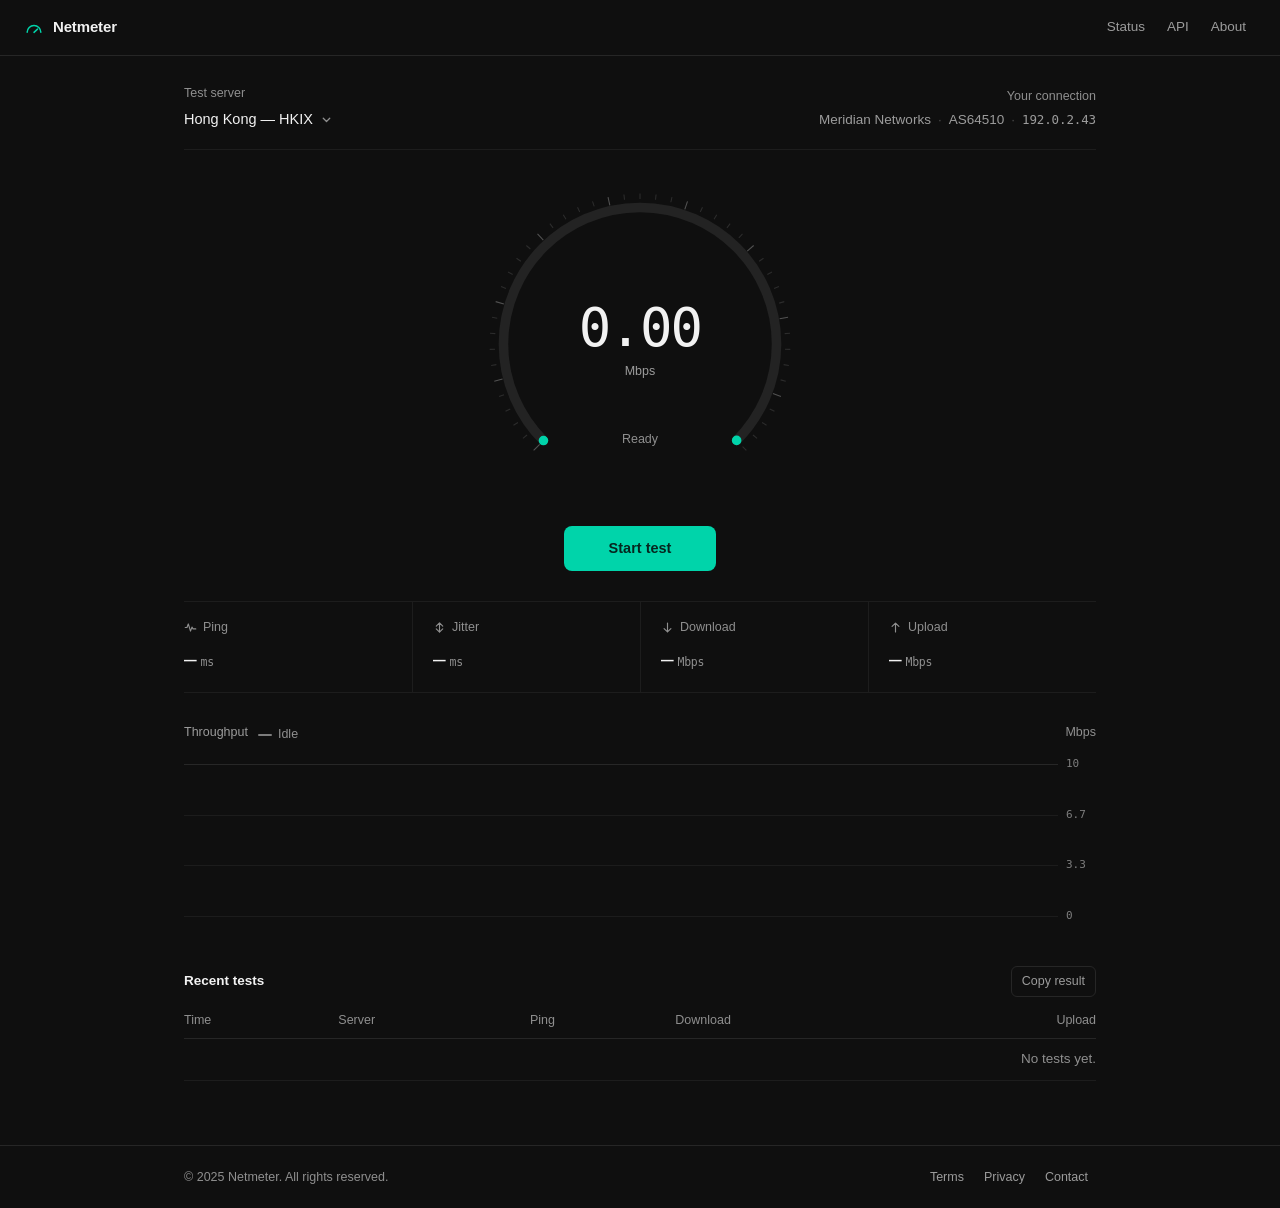
==== web/index.html @ 28c46f5e "feat: 新增 Reality 伪装用测速页 web/index.html 单文件静态页，作为 Reality 伪装域名的落地内容，无外部依赖。  - 三阶段测速：延迟探测（8 次采样求均值与抖动）" ====
<!doctype html>
<html lang="en">
<head>
<meta charset="utf-8">
<meta name="viewport" content="width=device-width, initial-scale=1">
<title>Netmeter — Internet Speed Test</title>
<meta name="description" content="Measure download speed, upload speed, latency and jitter to a nearby test node. No account required.">
<meta name="theme-color" content="#0f0f0f">
<meta name="robots" content="index,follow">
<meta property="og:type" content="website">
<meta property="og:title" content="Netmeter — Internet Speed Test">
<meta property="og:description" content="Measure download speed, upload speed, latency and jitter to a nearby test node.">
<link rel="icon" href="data:image/svg+xml,%3Csvg xmlns='http://www.w3.org/2000/svg' viewBox='0 0 32 32'%3E%3Crect width='32' height='32' rx='7' fill='%230f0f0f'/%3E%3Cpath d='M6.5 22a9.5 9.5 0 1 1 19 0' fill='none' stroke='%2300d4aa' stroke-width='2.6' stroke-linecap='round'/%3E%3Cpath d='M16 22l5.4-4.9' fill='none' stroke='%23f2f2f2' stroke-width='2.6' stroke-linecap='round'/%3E%3C/svg%3E">
<style>
  *, *::before, *::after { box-sizing: border-box; }

  :root {
    --bg: #0f0f0f;
    --bg-elev: #161616;
    --bg-hover: #1e1e1e;
    --line: #262626;
    --line-soft: #1d1d1d;
    --text: #f2f2f2;
    --text-dim: #9c9c9c;
    --text-faint: #8f8f8f;
    --accent: #00d4aa;
    --accent-ink: #06261f;
    --font: "Helvetica Neue", "Nimbus Sans", "Liberation Sans", "DejaVu Sans", system-ui, sans-serif;
    --mono: ui-monospace, "SF Mono", "Cascadia Mono", "DejaVu Sans Mono", "Liberation Mono", monospace;
    --shell: 960px;
  }

  html { -webkit-text-size-adjust: 100%; }

  body {
    margin: 0;
    background: var(--bg);
    color: var(--text);
    font-family: var(--font);
    font-size: 15px;
    line-height: 1.5;
    -webkit-font-smoothing: antialiased;
    -moz-osx-font-smoothing: grayscale;
  }

  button { font: inherit; }

  /* ---------- top bar ---------- */

  .topbar {
    position: sticky;
    top: 0;
    z-index: 20;
    display: flex;
    align-items: center;
    justify-content: space-between;
    height: 56px;
    padding: 0 24px;
    border-bottom: 1px solid var(--line);
    background: var(--bg);
  }

  .brand {
    display: inline-flex;
    align-items: center;
    gap: 9px;
    color: var(--text);
    text-decoration: none;
    font-size: 15px;
    font-weight: 600;
    letter-spacing: -0.01em;
  }

  .brand svg { width: 20px; height: 20px; color: var(--accent); }

  .topnav { display: flex; align-items: center; gap: 2px; }

  .navlink {
    appearance: none;
    background: none;
    border: 0;
    border-radius: 6px;
    padding: 6px 10px;
    color: var(--text-dim);
    font-size: 13.5px;
    cursor: pointer;
  }

  .navlink:hover { color: var(--text); background: var(--bg-hover); }

  /* ---------- layout ---------- */

  .shell {
    max-width: var(--shell);
    margin: 0 auto;
    padding: 28px 24px 64px;
  }

  .meta-row {
    display: flex;
    align-items: flex-end;
    justify-content: space-between;
    gap: 16px;
    padding-bottom: 18px;
    border-bottom: 1px solid var(--line-soft);
    flex-wrap: wrap;
  }

  .field-label {
    margin-bottom: 5px;
    color: var(--text-faint);
    font-size: 12.5px;
  }

  .server-pick {
    display: inline-flex;
    align-items: center;
    gap: 7px;
    padding: 0;
    border: 0;
    background: none;
    color: var(--text);
    font-size: 14.5px;
    cursor: pointer;
  }

  .server-pick:hover { color: #fff; }
  .server-pick:focus-visible { outline: 2px solid var(--accent); outline-offset: 3px; border-radius: 4px; }

  .server-pick .caret {
    width: 13px;
    height: 13px;
    color: var(--text-faint);
    transition: color 140ms ease;
  }

  .server-pick:hover .caret { color: var(--accent); }

  .meta-row .meta-cell:last-child { text-align: right; }

  /* ---------- gauge ---------- */

  .bench {
    display: flex;
    flex-direction: column;
    align-items: center;
    padding: 34px 0 30px;
  }

  .gauge {
    position: relative;
    width: min(320px, 74vw);
    aspect-ratio: 1 / 1;
  }

  .gauge svg { display: block; width: 100%; height: 100%; overflow: visible; }

  .sr-only {
    position: absolute;
    width: 1px;
    height: 1px;
    padding: 0;
    border: 0;
    overflow: hidden;
    clip-path: inset(50%);
    white-space: nowrap;
  }

  .track {
    fill: none;
    stroke: #232323;
    stroke-width: 9;
    stroke-linecap: round;
  }

  .prog {
    fill: none;
    stroke: var(--accent);
    stroke-width: 9;
    stroke-linecap: round;
    transition: stroke 260ms ease;
  }

  .readout {
    position: absolute;
    inset: 0;
    display: flex;
    flex-direction: column;
    align-items: center;
    justify-content: center;
    padding-bottom: 6px;
  }

  .value {
    font-family: var(--mono);
    font-size: clamp(38px, 9.5vw, 54px);
    font-weight: 500;
    line-height: 1;
    letter-spacing: -0.035em;
    font-variant-numeric: tabular-nums;
    text-align: center;
    min-width: 4.6ch;
  }

  .unit {
    margin-top: 7px;
    color: var(--text-dim);
    font-size: 12.5px;
  }

  .phase {
    position: absolute;
    left: 0;
    right: 0;
    bottom: 17%;
    color: var(--text-faint);
    font-size: 12.5px;
    text-align: center;
  }

  .primary {
    display: inline-flex;
    align-items: center;
    justify-content: center;
    gap: 8px;
    min-width: 152px;
    margin-top: 22px;
    padding: 11px 22px;
    border: 1px solid transparent;
    border-radius: 8px;
    background: var(--accent);
    color: var(--accent-ink);
    font-size: 14.5px;
    font-weight: 600;
    cursor: pointer;
    transition: background 140ms ease, border-color 140ms ease;
  }

  .primary:hover { background: #12e2b7; }
  .primary:focus-visible { outline: 2px solid #bafff0; outline-offset: 2px; }

  .primary[data-mode="running"] {
    background: transparent;
    border-color: var(--line);
    color: var(--text-dim);
  }

  .primary[data-mode="running"]:hover { background: var(--bg-hover); color: var(--text); }

  /* ---------- results ---------- */

  .results {
    display: grid;
    grid-template-columns: repeat(4, 1fr);
    border-top: 1px solid var(--line-soft);
    border-bottom: 1px solid var(--line-soft);
  }

  .result { padding: 16px 16px 16px 0; }
  .result + .result { padding-left: 20px; border-left: 1px solid var(--line-soft); }

  .result .k {
    display: flex;
    align-items: center;
    gap: 6px;
    margin-bottom: 7px;
    color: var(--text-faint);
    font-size: 12.5px;
  }

  .result .k svg { width: 13px; height: 13px; flex: none; }

  .result .v {
    font-family: var(--mono);
    font-size: 21px;
    font-variant-numeric: tabular-nums;
    letter-spacing: -0.01em;
  }

  .result .u { margin-left: 4px; color: var(--text-faint); font-size: 11.5px; }

  /* ---------- chart ---------- */

  .chart-block { margin-top: 30px; }

  .chart-head {
    display: flex;
    align-items: baseline;
    gap: 10px;
    margin-bottom: 10px;
    color: var(--text-faint);
    font-size: 12.5px;
  }

  .chart-title { color: var(--text-dim); }

  .chart-legend {
    display: inline-flex;
    align-items: center;
    gap: 6px;
    color: var(--text-faint);
  }

  .chart-legend::before {
    content: "";
    width: 14px;
    height: 2px;
    border-radius: 1px;
    background: currentColor;
    opacity: 0.85;
  }

  .chart-axis { margin-left: auto; color: var(--text-faint); }

  #wave { display: block; width: 100%; height: 172px; }

  /* ---------- history ---------- */

  .history { margin-top: 40px; }

  .history-head {
    display: flex;
    align-items: center;
    justify-content: space-between;
    gap: 12px;
    margin-bottom: 14px;
  }

  .history h2 {
    margin: 0;
    font-size: 13.5px;
    font-weight: 600;
    color: var(--text);
  }

  .copy-wrap { display: inline-flex; align-items: center; gap: 8px; }

  .copy-note { color: var(--text-faint); font-size: 12px; }

  .ghost-btn {
    padding: 5px 10px;
    border: 1px solid var(--line);
    border-radius: 6px;
    background: none;
    color: var(--text-dim);
    font-size: 12.5px;
    cursor: pointer;
  }

  .ghost-btn:hover { border-color: #3a3a3a; background: var(--bg-hover); color: var(--text); }
  .ghost-btn:focus-visible { outline: 2px solid var(--accent); outline-offset: 2px; }

  /* ---------- client meta ---------- */

  .meta-cell { min-width: 0; }

  .client-line {
    display: flex;
    align-items: baseline;
    gap: 7px;
    flex-wrap: wrap;
    color: var(--text-dim);
    font-size: 13.5px;
  }

  .client-sep { color: #4a4a4a; }

  #clientIp { font-family: var(--mono); font-size: 12.5px; letter-spacing: -0.01em; }

  table { width: 100%; border-collapse: collapse; font-size: 13.5px; }

  th {
    padding: 0 12px 9px 0;
    border-bottom: 1px solid var(--line);
    color: var(--text-faint);
    font-size: 12.5px;
    font-weight: 500;
    text-align: left;
    white-space: nowrap;
  }

  td {
    padding: 10px 12px 10px 0;
    border-bottom: 1px solid var(--line-soft);
    color: var(--text-dim);
    white-space: nowrap;
  }

  th:last-child, td:last-child { padding-right: 0; text-align: right; }
  td:first-child { color: var(--text); }
  .num { font-family: var(--mono); font-variant-numeric: tabular-nums; }
  .empty td { color: var(--text-faint); }

  /* ---------- footer ---------- */

  .site-foot {
    border-top: 1px solid var(--line);
  }

  .site-foot .inner {
    display: flex;
    align-items: center;
    justify-content: space-between;
    gap: 12px 20px;
    flex-wrap: wrap;
    max-width: var(--shell);
    margin: 0 auto;
    padding: 18px 24px;
    color: var(--text-faint);
    font-size: 12.5px;
  }

  .foot-links { display: flex; align-items: center; gap: 4px; }

  .foot-links .navlink { font-size: 12.5px; padding: 4px 8px; }

  /* ---------- dialogs ---------- */

  dialog {
    width: calc(100% - 32px);
    max-width: 520px;
    padding: 0;
    border: 1px solid var(--line);
    border-radius: 10px;
    background: var(--bg-elev);
    color: var(--text);
  }

  dialog::backdrop { background: rgba(0, 0, 0, 0.62); }

  .dlg-head {
    display: flex;
    align-items: center;
    justify-content: space-between;
    gap: 12px;
    padding: 14px 16px;
    border-bottom: 1px solid var(--line-soft);
  }

  .dlg-head h2 { margin: 0; font-size: 14px; font-weight: 600; }

  .icon-btn {
    display: inline-flex;
    align-items: center;
    justify-content: center;
    width: 28px;
    height: 28px;
    padding: 0;
    border: 0;
    border-radius: 6px;
    background: none;
    color: var(--text-faint);
    cursor: pointer;
  }

  .icon-btn:hover { background: var(--bg-hover); color: var(--text); }
  .icon-btn svg { width: 15px; height: 15px; }

  .dlg-body { padding: 16px; color: var(--text-dim); font-size: 13.5px; }
  .dlg-body p { margin: 0 0 12px; }
  .dlg-body p:last-child { margin-bottom: 0; }
  .dlg-body strong { color: var(--text); font-weight: 600; }
  .dlg-body code {
    padding: 1px 5px;
    border-radius: 4px;
    background: #202020;
    color: #d6d6d6;
    font-family: var(--mono);
    font-size: 12.5px;
  }

  .status-line { display: flex; align-items: center; gap: 9px; margin-bottom: 14px; color: var(--text); }
  .status-line .dot { width: 7px; height: 7px; border-radius: 50%; background: var(--accent); flex: none; }

  .status-table { width: 100%; font-size: 13px; }
  .status-table td { border-bottom: 1px solid var(--line-soft); }
  .status-table tr:last-child td { border-bottom: 0; }
  .status-table td:last-child { text-align: right; color: var(--accent); }

  /* server list */

  .srv-list { padding: 4px 0; max-height: 62vh; overflow: auto; }

  .srv {
    display: flex;
    align-items: center;
    justify-content: space-between;
    gap: 14px;
    width: 100%;
    padding: 11px 16px;
    border: 0;
    border-bottom: 1px solid var(--line-soft);
    background: none;
    color: var(--text);
    font-size: 13.5px;
    text-align: left;
    cursor: pointer;
  }

  .srv:last-child { border-bottom: 0; }
  .srv:hover { background: var(--bg-hover); }
  .srv:disabled { cursor: default; opacity: 0.55; }
  .srv:disabled:hover { background: none; }

  .srv .srv-name { display: block; }
  .srv .srv-sub { display: block; margin-top: 2px; color: var(--text-faint); font-size: 12px; }
  .srv .srv-rtt { flex: none; color: var(--text-faint); font-family: var(--mono); font-size: 12.5px; }
  .srv[aria-current="true"] .srv-name { color: var(--accent); }
  .srv[aria-current="true"] .srv-rtt { color: var(--accent); }

  /* ---------- responsive ---------- */

  @media (max-width: 640px) {
    .shell { padding: 20px 18px 52px; }
    .results { grid-template-columns: repeat(2, 1fr); }
    .result { padding: 14px 12px 14px 0; }
    .result + .result { padding-left: 0; border-left: 0; }
    .result:nth-child(even) { padding-left: 16px; border-left: 1px solid var(--line-soft); }
    .result:nth-child(n + 3) { border-top: 1px solid var(--line-soft); }
    #wave { height: 140px; }
    .meta-row { align-items: flex-start; }
    .meta-row .meta-cell:last-child { text-align: left; }
    .client-line { font-size: 13px; }
    .history-head { flex-wrap: wrap; }
  }

  @media (prefers-reduced-motion: reduce) {
    .prog, .primary, .server-pick .caret { transition: none; }
  }
</style>
</head>
<body>

<header class="topbar">
  <a class="brand" href="/" aria-label="Netmeter home">
    <svg viewBox="0 0 24 24" fill="none" aria-hidden="true">
      <path d="M3.8 17.2a8.2 8.2 0 1 1 16.4 0" stroke="currentColor" stroke-width="1.8" stroke-linecap="round"/>
      <path d="M12 17.2l4.2-3.8" stroke="currentColor" stroke-width="1.8" stroke-linecap="round"/>
    </svg>
    <span>Netmeter</span>
  </a>
  <nav class="topnav" aria-label="Primary">
    <button type="button" class="navlink" data-dialog="dlg-status">Status</button>
    <button type="button" class="navlink" data-dialog="dlg-api">API</button>
    <button type="button" class="navlink" data-dialog="dlg-about">About</button>
  </nav>
</header>

<main class="shell">

  <h1 class="sr-only">Netmeter internet speed test</h1>

  <div class="meta-row">
    <div class="meta-cell">
      <div class="field-label">Test server</div>
      <button type="button" class="server-pick" id="serverPick" aria-haspopup="dialog">
        <span id="serverName">Hong Kong — HKIX</span>
        <svg class="caret" viewBox="0 0 16 16" fill="none" aria-hidden="true">
          <path d="M4 6.5L8 10.5l4-4" stroke="currentColor" stroke-width="1.6" stroke-linecap="round" stroke-linejoin="round"/>
        </svg>
      </button>
    </div>
    <div class="meta-cell meta-client">
      <div class="field-label">Your connection</div>
      <div class="client-line">
        <span id="clientIsp">City Telecom</span>
        <span class="client-sep">·</span>
        <span id="clientAsn">AS64500</span>
        <span class="client-sep">·</span>
        <span id="clientIp">203.0.113.42</span>
      </div>
    </div>
  </div>

  <section class="bench" aria-label="Speed test">
    <div class="gauge">
      <div class="sr-only" aria-live="polite" id="gaugeLive">Ready</div>
      <svg viewBox="0 0 300 300" aria-hidden="true">
        <g id="ticks"></g>
        <path class="track" d="M59.5 240.5A128 128 0 1 1 240.5 240.5" pathLength="100"/>
        <path class="prog" id="prog" d="M59.5 240.5A128 128 0 1 1 240.5 240.5" pathLength="100" stroke-dasharray="0 100"/>
      </svg>
      <div class="readout">
        <div class="value" id="value">0.00</div>
        <div class="unit" id="unit">Mbps</div>
      </div>
      <div class="phase" id="phase">Ready</div>
    </div>
    <button type="button" class="primary" id="goBtn" data-mode="idle">Start test</button>
  </section>

  <section class="results" aria-label="Latest results" aria-live="polite">
    <div class="result">
      <div class="k">
        <svg viewBox="0 0 16 16" fill="none" aria-hidden="true"><path d="M1.5 8h2.2l1.6-4.4L8 12.4l1.8-4.9 1.3 2.2h3.4" stroke="currentColor" stroke-width="1.4" stroke-linecap="round" stroke-linejoin="round"/></svg>
        Ping
      </div>
      <div class="v"><span id="rPing">—</span><span class="u">ms</span></div>
    </div>
    <div class="result">
      <div class="k">
        <svg viewBox="0 0 16 16" fill="none" aria-hidden="true"><path d="M8 2.2v11.6M4 6.2L8 2.2l4 4M4 9.8l4 4 4-4" stroke="currentColor" stroke-width="1.4" stroke-linecap="round" stroke-linejoin="round"/></svg>
        Jitter
      </div>
      <div class="v"><span id="rJitter">—</span><span class="u">ms</span></div>
    </div>
    <div class="result">
      <div class="k">
        <svg viewBox="0 0 16 16" fill="none" aria-hidden="true"><path d="M8 2.5v11M3.8 9.3L8 13.5l4.2-4.2" stroke="currentColor" stroke-width="1.4" stroke-linecap="round" stroke-linejoin="round"/></svg>
        Download
      </div>
      <div class="v"><span id="rDown">—</span><span class="u">Mbps</span></div>
    </div>
    <div class="result">
      <div class="k">
        <svg viewBox="0 0 16 16" fill="none" aria-hidden="true"><path d="M8 13.5v-11M3.8 6.7L8 2.5l4.2 4.2" stroke="currentColor" stroke-width="1.4" stroke-linecap="round" stroke-linejoin="round"/></svg>
        Upload
      </div>
      <div class="v"><span id="rUp">—</span><span class="u">Mbps</span></div>
    </div>
  </section>

  <section class="chart-block" aria-label="Throughput">
    <div class="chart-head">
      <span class="chart-title" id="chartLabel">Throughput</span>
      <span class="chart-legend" id="chartLegend">Idle</span>
      <span class="chart-axis">Mbps</span>
    </div>
    <canvas id="wave"></canvas>
  </section>

  <section class="history" aria-label="Recent tests">
    <div class="history-head">
      <h2>Recent tests</h2>
      <span class="copy-wrap">
        <span class="copy-note" id="copyNote" aria-live="polite"></span>
        <button type="button" class="ghost-btn" id="copyBtn">Copy result</button>
      </span>
    </div>
    <table>
      <thead>
        <tr>
          <th scope="col">Time</th>
          <th scope="col">Server</th>
          <th scope="col">Ping</th>
          <th scope="col">Download</th>
          <th scope="col">Upload</th>
        </tr>
      </thead>
      <tbody id="historyBody">
        <tr class="empty"><td colspan="5">No tests yet.</td></tr>
      </tbody>
    </table>
  </section>

</main>

<footer class="site-foot">
  <div class="inner">
    <span>© 2025 Netmeter. All rights reserved.</span>
    <span class="foot-links">
      <button type="button" class="navlink" data-dialog="dlg-legal">Terms</button>
      <button type="button" class="navlink" data-dialog="dlg-legal">Privacy</button>
      <button type="button" class="navlink" data-dialog="dlg-about">Contact</button>
    </span>
  </div>
</footer>

<dialog id="dlg-servers" aria-labelledby="dlg-servers-title">
  <div class="dlg-head">
    <h2 id="dlg-servers-title">Test servers</h2>
    <button type="button" class="icon-btn dlg-close" aria-label="Close">
      <svg viewBox="0 0 16 16" fill="none" aria-hidden="true"><path d="M4 4l8 8M12 4l-8 8" stroke="currentColor" stroke-width="1.6" stroke-linecap="round"/></svg>
    </button>
  </div>
  <div class="srv-list" id="srvList" role="listbox" aria-label="Available test servers"></div>
</dialog>

<dialog id="dlg-status" aria-labelledby="dlg-status-title">
  <div class="dlg-head">
    <h2 id="dlg-status-title">Service status</h2>
    <button type="button" class="icon-btn dlg-close" aria-label="Close">
      <svg viewBox="0 0 16 16" fill="none" aria-hidden="true"><path d="M4 4l8 8M12 4l-8 8" stroke="currentColor" stroke-width="1.6" stroke-linecap="round"/></svg>
    </button>
  </div>
  <div class="dlg-body">
    <div class="status-line"><span class="dot"></span>All systems operational</div>
    <table class="status-table">
      <tbody>
        <tr><td>Web frontend</td><td>Operational</td></tr>
        <tr><td>Test nodes</td><td>Operational</td></tr>
        <tr><td>Measurement API</td><td>Operational</td></tr>
        <tr><td>Result storage</td><td>Operational</td></tr>
      </tbody>
    </table>
  </div>
</dialog>

<dialog id="dlg-api" aria-labelledby="dlg-api-title">
  <div class="dlg-head">
    <h2 id="dlg-api-title">Measurement API</h2>
    <button type="button" class="icon-btn dlg-close" aria-label="Close">
      <svg viewBox="0 0 16 16" fill="none" aria-hidden="true"><path d="M4 4l8 8M12 4l-8 8" stroke="currentColor" stroke-width="1.6" stroke-linecap="round"/></svg>
    </button>
  </div>
  <div class="dlg-body">
    <p><strong>Node metadata</strong><br><code>GET /api/v1/nodes</code> — returns the node list with location, provider and advertised capacity.</p>
    <p><strong>Latency probe</strong><br><code>GET /api/v1/latency?node=…</code> — issues five sequential probes and reports round-trip time with jitter and packet loss.</p>
    <p>Access is rate limited to 60 requests per minute per address. Bulk access requires an API key issued to registered operators.</p>
  </div>
</dialog>

<dialog id="dlg-about" aria-labelledby="dlg-about-title">
  <div class="dlg-head">
    <h2 id="dlg-about-title">About Netmeter</h2>
    <button type="button" class="icon-btn dlg-close" aria-label="Close">
      <svg viewBox="0 0 16 16" fill="none" aria-hidden="true"><path d="M4 4l8 8M12 4l-8 8" stroke="currentColor" stroke-width="1.6" stroke-linecap="round"/></svg>
    </button>
  </div>
  <div class="dlg-body">
    <p>Netmeter measures the throughput and responsiveness of your connection against a network of test nodes hosted at internet exchange points.</p>
    <p>Each test sends eight latency probes, ramps up a small number of parallel streams, then reports the mean of the settled second half of the run so slow start does not distort the figure.</p>
    <p>No account is required. Tests run in the browser and results stay on this device unless you choose to export them.</p>
    <p>Support: <code>support@netmeter.example</code></p>
  </div>
</dialog>

<dialog id="dlg-legal" aria-labelledby="dlg-legal-title">
  <div class="dlg-head">
    <h2 id="dlg-legal-title">Terms &amp; privacy</h2>
    <button type="button" class="icon-btn dlg-close" aria-label="Close">
      <svg viewBox="0 0 16 16" fill="none" aria-hidden="true"><path d="M4 4l8 8M12 4l-8 8" stroke="currentColor" stroke-width="1.6" stroke-linecap="round"/></svg>
    </button>
  </div>
  <div class="dlg-body">
    <p><strong>Terms of use</strong><br>The service is provided as-is for personal and internal diagnostics. Automated or excessive use of the measurement endpoints may be throttled.</p>
    <p><strong>Privacy</strong><br>We do not require an account and do not sell measurement data. Aggregate statistics may be retained to operate the node network.</p>
    <p><strong>Cookies</strong><br>This site does not set advertising or tracking cookies.</p>
  </div>
</dialog>

<script>
(function () {
  "use strict";

  var $ = function (sel, root) { return (root || document).querySelector(sel); };

  var COLOR = { download: "#00d4aa", upload: "#f0a13c", ping: "#d6d6d6", idle: "#00d4aa" };
  var PHASE_TEXT = {
    idle: "Ready",
    ping: "Measuring latency",
    download: "Testing download",
    upload: "Testing upload",
    done: "Test complete",
    stopped: "Stopped"
  };
  var SAMPLE_CAP = 120;
  var PING_SAMPLES = 8;
  var HISTORY_KEY = "nm.recent";
  var HISTORY_MAX = 6;
  var UPLOAD_CEILING = 100;
  var SAMPLE_INTERVAL = 0.22;  // seconds of wall clock between chart samples

  /* down = advertised node capacity in Mbps; upload is always capped by UPLOAD_CEILING. */
  var servers = [
    { id: "hkg", city: "Hong Kong", site: "HKIX", sponsor: "Netmeter APAC", down: 940, ping: 11, spread: 1.2 },
    { id: "sin", city: "Singapore", site: "SGIX", sponsor: "Netmeter APAC", down: 880, ping: 34, spread: 2.4 },
    { id: "nrt", city: "Tokyo", site: "JPIX", sponsor: "Netmeter Japan", down: 790, ping: 47, spread: 3.1 },
    { id: "lax", city: "Los Angeles", site: "Any2 West", sponsor: "Netmeter US", down: 640, ping: 148, spread: 6.8 },
    { id: "fra", city: "Frankfurt", site: "DE-CIX", sponsor: "Netmeter EU", down: 560, ping: 196, spread: 9.4 },
    { id: "syd", city: "Sydney", site: "Equinix SY1", sponsor: "Netmeter Oceania", down: 480, ping: 172, spread: 8.2 }
  ];

  var ISP_POOL = [
    { isp: "City Telecom", asn: "AS64500" },
    { isp: "Harbour Broadband", asn: "AS64501" },
    { isp: "Meridian Networks", asn: "AS64510" },
    { isp: "Northline Cable", asn: "AS64522" }
  ];

  var state = {
    server: servers[0],
    isp: ISP_POOL[0],
    running: false,
    cancelled: false,
    phase: "idle",
    result: { down: null, up: null, ping: null, jitter: null },
    history: []
  };

  var el = {
    value: $("#value"),
    unit: $("#unit"),
    phase: $("#phase"),
    live: $("#gaugeLive"),
    prog: $("#prog"),
    ticks: $("#ticks"),
    goBtn: $("#goBtn"),
    serverName: $("#serverName"),
    serverPick: $("#serverPick"),
    srvList: $("#srvList"),
    rPing: $("#rPing"),
    rJitter: $("#rJitter"),
    rDown: $("#rDown"),
    rUp: $("#rUp"),
    historyBody: $("#historyBody"),
    chartLabel: $("#chartLabel"),
    chartLegend: $("#chartLegend"),
    canvas: $("#wave"),
    clientIsp: $("#clientIsp"),
    clientAsn: $("#clientAsn"),
    clientIp: $("#clientIp"),
    copyBtn: $("#copyBtn"),
    copyNote: $("#copyNote")
  };

  var ctx = el.canvas.getContext("2d");
  var samples = [];
  var chartDirty = true;

  /* ---------- helpers ---------- */

  function rand(min, max) { return min + Math.random() * (max - min); }

  function easeOutCubic(t) { return 1 - Math.pow(1 - t, 3); }

  function fixed(n, d) { return n.toFixed(d); }

  function hexToRgba(hex, alpha) {
    var v = parseInt(hex.slice(1), 16);
    return "rgba(" + ((v >> 16) & 255) + "," + ((v >> 8) & 255) + "," + (v & 255) + "," + alpha + ")";
  }

  function niceMax(v) {
    if (v <= 10) return 10;
    var step = Math.pow(10, Math.floor(Math.log10(v)));
    var n = Math.ceil(v / step) * step;
    return n;
  }

  function fmtAxis(v) {
    if (v >= 1000) return (v / 1000).toFixed(1).replace(/\.0$/, "") + "G";
    if (v >= 100) return String(Math.round(v));
    if (v >= 10) return String(Math.round(v));
    return v.toFixed(1).replace(/\.0$/, "");
  }

  /* ---------- gauge ---------- */

  function buildTicks() {
    var svgNs = "http://www.w3.org/2000/svg";
    var frag = document.createDocumentFragment();
    for (var i = 0; i <= 44; i++) {
      var major = i % 5 === 0;
      var angle = (135 + (270 * i) / 44) * Math.PI / 180;
      var r1 = major ? 133 : 136;
      var r2 = 141;
      var line = document.createElementNS(svgNs, "line");
      line.setAttribute("x1", (150 + r1 * Math.cos(angle)).toFixed(2));
      line.setAttribute("y1", (150 + r1 * Math.sin(angle)).toFixed(2));
      line.setAttribute("x2", (150 + r2 * Math.cos(angle)).toFixed(2));
      line.setAttribute("y2", (150 + r2 * Math.sin(angle)).toFixed(2));
      line.setAttribute("stroke", major ? "rgba(255,255,255,0.28)" : "rgba(255,255,255,0.12)");
      line.setAttribute("stroke-width", "1");
      frag.appendChild(line);
    }
    el.ticks.appendChild(frag);
  }

  /* ---------- gauge + readout ---------- */

  var gauge = {
    value: 0,        // displayed value
    target: 0,       // value we are easing toward
    progress: 0,     // smoothed arc fraction
    progressTarget: 0,
    color: COLOR.idle
  };

  /* Compresses a linear rate onto the arc: 1000 Mbps fills the dial. */
  function rateToArc(v) {
    if (v <= 0) return 0;
    return Math.min(1, Math.log10(1 + v) / Math.log10(1 + 1000));
  }

  /* Latency uses only the first fifth of the arc, so a slow node stays readable. */
  function latencyToArc(v) {
    if (v <= 0) return 0;
    return 0.03 + Math.min(0.22, Math.log10(1 + v) / Math.log10(1 + 500) * 0.22);
  }

  function setArc(p, color) {
    if (color && color !== gauge.color) {
      gauge.color = color;
      el.prog.style.stroke = color;
    }
    el.prog.setAttribute("stroke-dasharray", (p * 100).toFixed(2) + " 100");
  }

  var liveText = "";
  function announce(text) {
    if (text === liveText) return;
    liveText = text;
    el.live.textContent = text;
  }

  function setPhase(name) {
    state.phase = name;
    el.phase.textContent = PHASE_TEXT[name] || "Ready";
    el.live.textContent = el.phase.textContent;
    liveText = el.phase.textContent;
  }

  function setButton(mode) {
    el.goBtn.dataset.mode = mode;
    el.goBtn.textContent = mode === "running" ? "Stop test" : mode === "again" ? "Test again" : "Start test";
  }

  function setResultCell(key, value, digits) {
    var target = { ping: el.rPing, jitter: el.rJitter, down: el.rDown, up: el.rUp }[key];
    if (!target) return;
    target.textContent = value == null ? "—" : fixed(value, digits);
  }

  /* ---------- chart ---------- */

  var chart = { w: 0, h: 0 };

  function sizeCanvas() {
    var rect = el.canvas.getBoundingClientRect();
    var dpr = Math.min(window.devicePixelRatio || 1, 2);
    chart.w = Math.max(1, rect.width);
    chart.h = Math.max(1, rect.height);
    el.canvas.width = Math.round(chart.w * dpr);
    el.canvas.height = Math.round(chart.h * dpr);
    ctx.setTransform(dpr, 0, 0, dpr, 0, 0);
  }

  function strokeCurve(pts) {
    ctx.beginPath();
    ctx.moveTo(pts[0].x, pts[0].y);
    if (pts.length === 2) {
      ctx.lineTo(pts[1].x, pts[1].y);
      return;
    }
    for (var i = 1; i < pts.length - 1; i++) {
      var xc = (pts[i].x + pts[i + 1].x) / 2;
      var yc = (pts[i].y + pts[i + 1].y) / 2;
      ctx.quadraticCurveTo(pts[i].x, pts[i].y, xc, yc);
    }
    var last = pts[pts.length - 1];
    ctx.lineTo(last.x, last.y);
  }

  function drawChart() {
    var w = chart.w;
    var h = chart.h;
    if (!w || !h) return;
    ctx.clearRect(0, 0, w, h);

    var padTop = 10;
    var padBottom = 10;
    var padRight = 38;
    var plotH = h - padTop - padBottom;
    var plotW = Math.max(10, w - padRight);

    var peak = 0;
    for (var i = 0; i < samples.length; i++) if (samples[i] > peak) peak = samples[i];
    var vmax = niceMax(Math.max(peak * 1.16, 8));

    var mono = 'ui-monospace, "SF Mono", "Cascadia Mono", "DejaVu Sans Mono", monospace';
    ctx.font = '11px ' + mono;
    ctx.textBaseline = "middle";
    ctx.textAlign = "left";

    for (var g = 0; g <= 3; g++) {
      var y = padTop + (plotH * g) / 3;
      ctx.beginPath();
      ctx.moveTo(0, Math.round(y) + 0.5);
      ctx.lineTo(plotW, Math.round(y) + 0.5);
      ctx.strokeStyle = g === 0 ? "rgba(255,255,255,0.1)" : "rgba(255,255,255,0.055)";
      ctx.lineWidth = 1;
      ctx.stroke();
      ctx.fillStyle = "rgba(255,255,255,0.46)";
      ctx.fillText(fmtAxis(vmax * (1 - g / 3)), plotW + 8, y);
    }

    if (samples.length < 2) return;

    var offset = SAMPLE_CAP - samples.length;
    var pts = [];
    for (var s = 0; s < samples.length; s++) {
      var ratio = Math.min(1, samples[s] / vmax);
      var px = (plotW * (offset + s)) / (SAMPLE_CAP - 1);
      pts.push({
        x: Math.min(plotW, Math.max(0, px)),
        y: padTop + plotH - ratio * plotH
      });
    }

    var color = COLOR[state.phase === "upload" ? "upload" : "download"];

    var grad = ctx.createLinearGradient(0, padTop, 0, padTop + plotH);
    grad.addColorStop(0, hexToRgba(color, 0.2));
    grad.addColorStop(1, hexToRgba(color, 0));
    strokeCurve(pts);
    ctx.lineTo(pts[pts.length - 1].x, padTop + plotH);
    ctx.lineTo(pts[0].x, padTop + plotH);
    ctx.closePath();
    ctx.fillStyle = grad;
    ctx.fill();

    strokeCurve(pts);
    ctx.strokeStyle = color;
    ctx.lineWidth = 1.8;
    ctx.lineJoin = "round";
    ctx.lineCap = "round";
    ctx.stroke();

    var head = pts[pts.length - 1];
    ctx.beginPath();
    ctx.arc(head.x, head.y, 4.6, 0, Math.PI * 2);
    ctx.fillStyle = hexToRgba(color, 0.16);
    ctx.fill();
    ctx.beginPath();
    ctx.arc(head.x, head.y, 2.4, 0, Math.PI * 2);
    ctx.fillStyle = color;
    ctx.fill();
  }

  /* Replaces the newest sample so the head dot moves every frame. */
  function pushSample(v, thin) {
    if (thin && samples.length) {
      samples[samples.length - 1] = v;
      return;
    }
    samples.push(v);
    if (samples.length > SAMPLE_CAP) samples.shift();
  }

  /* ---------- framing ---------- */

  /*
   * One loop drives the whole page: the gauge eases toward its target, the
   * readout follows the gauge, the chart redraws. Deltas are time based so
   * 30 Hz and 120 Hz panels behave the same.
   */
  var lastFrame = 0;
  var sampleClock = 0;
  var drift = { value: 0, target: 0, timer: 0 };

  function frame(now) {
    var dt = lastFrame ? Math.min(0.1, (now - lastFrame) / 1000) : 0.016;
    lastFrame = now;

    // Slow drift term: a new normalised offset every 260-560 ms, eased between
    // them, so the readout keeps moving during the steady part of a transfer.
    // Amplitude is proportional to the current rate, so an upload swings as
    // visibly as a download.
    if (state.running && state.phase !== "ping") {
      drift.timer -= dt;
      if (drift.timer <= 0) {
        drift.timer = 0.26 + Math.random() * 0.3;
        drift.target = (Math.random() - 0.5) * 2;
      }
    } else {
      drift.target = 0;
    }
    drift.value += (drift.target - drift.value) * (1 - Math.pow(0.02, dt));

    var driftAmp = state.phase === "upload" ? 0.035 : 0.014;
    var aim = gauge.target * (1 + drift.value * driftAmp);
    var gap = aim - gauge.value;
    if (Math.abs(gap) > 0.001) {
      gauge.value += gap * (1 - Math.pow(0.0035, dt));
    } else {
      gauge.value = aim;
    }
    gauge.progress += (gauge.progressTarget - gauge.progress) * (1 - Math.pow(0.0016, dt));

    if (state.phase === "ping") {
      el.value.textContent = fixed(gauge.value, 1);
      el.unit.textContent = "ms";
    } else if (gauge.value >= 1000) {
      el.value.textContent = fixed(gauge.value / 1000, 2);
      el.unit.textContent = "Gbps";
    } else {
      el.value.textContent = fixed(gauge.value, 2);
      el.unit.textContent = "Mbps";
    }
    setArc(Math.max(0, Math.min(1, gauge.progress)));

    if (state.running && state.phase !== "ping") {
      sampleClock += dt;
      if (sampleClock >= SAMPLE_INTERVAL) {
        sampleClock = 0;
        pushSample(gauge.target);
      } else {
        pushSample(gauge.target, true);
      }
    }

    drawChart();
    window.requestAnimationFrame(frame);
  }

  /* ---------- servers ---------- */

  function serverLabel(s) { return s.city + " — " + s.site; }

  function renderServerList() {
    el.srvList.innerHTML = "";
    servers.forEach(function (s) {
      var btn = document.createElement("button");
      btn.type = "button";
      btn.className = "srv";
      btn.disabled = state.running;
      btn.setAttribute("role", "option");
      btn.setAttribute("aria-current", String(s.id === state.server.id));
      btn.innerHTML =
        '<span><span class="srv-name">' + s.city + '</span>' +
        '<span class="srv-sub">' + s.sponsor + ' · ' + s.down + ' Mbps down</span></span>' +
        '<span class="srv-rtt">' + s.ping + ' ms</span>';
      btn.addEventListener("click", function () {
        if (state.running) return;
        state.server = s;
        el.serverName.textContent = serverLabel(s);
        renderServerList();
        var dlg = $("#dlg-servers");
        if (dlg && dlg.open) dlg.close();
      });
      el.srvList.appendChild(btn);
    });
  }

  /* ---------- client info ---------- */

  /* Reserve-range address with a random last octet; a frozen address looks staged. */
  function fakeClientIp() {
    var prefixes = ["203.0.113.", "198.51.100.", "192.0.2."];
    return prefixes[Math.floor(Math.random() * prefixes.length)] + (10 + Math.floor(Math.random() * 230));
  }

  function renderClient() {
    el.clientIsp.textContent = state.isp.isp;
    el.clientAsn.textContent = state.isp.asn;
    el.clientIp.textContent = fakeClientIp();
  }

  /* ---------- history ---------- */

  function loadHistory() {
    try {
      var raw = window.localStorage.getItem(HISTORY_KEY);
      var parsed = raw ? JSON.parse(raw) : [];
      return Array.isArray(parsed) ? parsed.slice(0, HISTORY_MAX) : [];
    } catch (err) {
      return [];
    }
  }

  function saveHistory() {
    try {
      window.localStorage.setItem(HISTORY_KEY, JSON.stringify(state.history));
    } catch (err) { /* storage unavailable */ }
  }

  function fmtTime(ts) {
    var d = new Date(ts);
    var now = new Date();
    var sameDay = d.toDateString() === now.toDateString();
    var opts = sameDay
      ? { hour: "2-digit", minute: "2-digit", hour12: false }
      : { month: "short", day: "numeric", hour: "2-digit", minute: "2-digit", hour12: false };
    return d.toLocaleString("en-GB", opts);
  }

  function renderHistory() {
    if (!state.history.length) {
      el.historyBody.innerHTML = '<tr class="empty"><td colspan="5">No tests yet.</td></tr>';
      return;
    }
    el.historyBody.innerHTML = state.history.map(function (row) {
      return "<tr>" +
        "<td>" + fmtTime(row.t) + "</td>" +
        "<td>" + row.server + "</td>" +
        '<td class="num">' + fixed(row.ping, 1) + "</td>" +
        '<td class="num">' + fixed(row.down, 2) + "</td>" +
        '<td class="num">' + fixed(row.up, 2) + "</td>" +
        "</tr>";
    }).join("");
  }

  /* ---------- test phases ---------- */

  function sleep(ms) {
    return new Promise(function (resolve) { window.setTimeout(resolve, ms); });
  }

  /*
   * Latency: eight probes spaced 110-150 ms apart. Each drifts around the node
   * baseline so jitter is derived from actual variance rather than invented.
   */
  function pingPhase() {
    return new Promise(function (resolve) {
      var server = state.server;
      var vals = [];
      var index = 0;

      setPhase("ping");
      gauge.color = COLOR.ping;
      el.prog.style.stroke = COLOR.ping;
      gauge.value = 0;
      gauge.target = 0;
      gauge.progress = 0;
      gauge.progressTarget = 0;

      function probe() {
        if (state.cancelled) { resolve(null); return; }
        var v = Math.max(0.8, server.ping + (Math.random() - 0.5) * server.spread * 2.2);
        vals.push(v);
        index++;
        gauge.value = v;
        gauge.target = v;
        gauge.progress = latencyToArc(v);
        gauge.progressTarget = gauge.progress;
        setResultCell("ping", v, 1);
        announce("Probe " + index + " of " + PING_SAMPLES);

        if (index >= PING_SAMPLES) {
          var sum = 0;
          for (var i = 0; i < vals.length; i++) sum += vals[i];
          var avg = sum / vals.length;
          var acc = 0;
          for (var j = 0; j < vals.length; j++) acc += Math.pow(vals[j] - avg, 2);
          var jitter = Math.sqrt(acc / vals.length);

          state.result.ping = avg;
          state.result.jitter = jitter;
          setResultCell("ping", avg, 1);
          setResultCell("jitter", jitter, 1);
          gauge.value = avg;
          gauge.target = avg;
          gauge.progress = latencyToArc(avg);
          gauge.progressTarget = gauge.progress;
          window.setTimeout(function () { resolve(avg); }, 240);
          return;
        }
        window.setTimeout(probe, 110 + Math.random() * 40);
      }

      window.setTimeout(probe, 140);
    });
  }

  /*
   * Throughput: slow-start ramp plus per-frame noise, so the number never sits
   * still. Upload is hard-capped by UPLOAD_CEILING.
   */
  function transferPhase(kind) {
    return new Promise(function (resolve) {
      var server = state.server;
      var ceiling = kind === "upload" ? UPLOAD_CEILING : server.down;
      var target = ceiling * rand(0.72, 0.94);
      var noiseAmp = ceiling * (kind === "upload" ? 0.024 : 0.016);
      var settleAmp = ceiling * (kind === "upload" ? 0.014 : 0.009);
      var duration = kind === "upload" ? 9000 : 12000;
      var start = 0;
      var elapsed = 0;
      var tail = [];
      var tailFrom = duration * 0.55;
      var lastAnnounce = 0;
      var seed = Math.random() * 100;

      setPhase(kind);
      el.chartLabel.textContent = kind === "download" ? "Download" : "Upload";
      el.chartLegend.textContent = kind === "download" ? "Download" : "Upload";
      gauge.color = COLOR[kind];
      el.prog.style.stroke = COLOR[kind];
      // A real tester drops to zero between phases and ramps up again, so the
      // upload reading can never inherit the download peak.
      gauge.value = 0;
      gauge.target = 0;
      gauge.progress = 0;
      gauge.progressTarget = 0;
      // Paint the zero immediately: the shared frame loop may be throttled, and
      // stale DOM text would otherwise show the previous phase's peak.
      el.value.textContent = "0.00";
      el.unit.textContent = "Mbps";
      setArc(0);
      samples = [];
      sampleClock = 0;

      function tick(now) {
        if (state.cancelled) { resolve(null); return; }
        if (!start) start = now;
        elapsed = now - start;
        var t = Math.min(1, elapsed / duration);

        // Slow start eases in, then holds with a slow breathing term.
        var ramp = easeOutCubic(Math.min(1, t / 0.3));
        var breath = Math.sin(t * Math.PI * 2.1 + seed) * 0.008;
        var wobble =
          Math.sin(elapsed / 137 + seed) * 0.55 +
          Math.sin(elapsed / 61 + seed * 1.7) * 0.3 +
          (Math.random() - 0.5) * 0.9;
        // Noise amplitude follows the ramp so the first moments stay clean.
        var amp = (t < 0.75 ? noiseAmp : settleAmp) * Math.min(1, ramp * 1.4);
        var value = target * ramp * (1 + breath) + wobble * amp;

        // Pull the value back toward the ramp instead of hard-clamping it: a
        // hard floor would freeze the readout during slow start.
        var expected = target * ramp;
        var lowBound = expected * 0.74;
        var highBound = ceiling * 0.985;
        value = Math.max(lowBound, Math.min(highBound, value));

        gauge.target = value;
        gauge.progressTarget = rateToArc(value);
        if (elapsed >= tailFrom) tail.push(value);

        if (elapsed - lastAnnounce >= 1500) {
          lastAnnounce = elapsed;
          announce((kind === "upload" ? "Upload" : "Download") + " " + Math.round(t * 100) + "%");
        }

        if (elapsed >= duration) {
          var sum = 0;
          for (var i = 0; i < tail.length; i++) sum += tail[i];
          var result = tail.length ? sum / tail.length : gauge.target;
          var cap = kind === "upload" ? UPLOAD_CEILING * 0.98 : ceiling * 0.985;
          resolve(Math.min(cap, result));
          return;
        }
        window.requestAnimationFrame(tick);
      }

      window.requestAnimationFrame(tick);
    });
  }

  function finishTest() {
    state.running = false;
    setButton("again");
    setPhase("done");
    gauge.target = state.result.down;
    gauge.progressTarget = rateToArc(state.result.down);
    setResultCell("down", state.result.down, 2);
    setResultCell("up", state.result.up, 2);
    el.chartLabel.textContent = "Throughput";
    el.chartLegend.textContent = "Last run";
    renderServerList();
    announce("Test complete");

    state.history.unshift({
      t: Date.now(),
      server: state.server.city,
      ping: state.result.ping,
      down: state.result.down,
      up: state.result.up
    });
    state.history = state.history.slice(0, HISTORY_MAX);
    saveHistory();
    renderHistory();
  }

  function abortTest() {
    state.running = false;
    setButton(state.result.down == null ? "idle" : "again");
    setPhase("stopped");
    el.chartLabel.textContent = "Throughput";
    el.chartLegend.textContent = "Last run";
    renderServerList();
  }

  function runTest() {
    state.running = true;
    state.cancelled = false;
    samples = [];
    sampleClock = 0;
    state.result = { down: null, up: null, ping: null, jitter: null };
    setButton("running");
    renderServerList();

    pingPhase().then(function (ping) {
      if (state.cancelled || ping == null) return null;
      return sleep(420).then(function () {
        if (state.cancelled) return null;
        return transferPhase("download");
      });
    }).then(function (down) {
      if (state.cancelled || down == null) return null;
      state.result.down = down;
      setResultCell("down", down, 2);
      return sleep(700).then(function () {
        if (state.cancelled) return null;
        return transferPhase("upload");
      });
    }).then(function (up) {
      if (state.cancelled || up == null) return null;
      state.result.up = Math.min(UPLOAD_CEILING, up);
      setResultCell("up", state.result.up, 2);
      finishTest();
    }).catch(function () {
      abortTest();
    });
  }

  /* ---------- wiring ---------- */

  el.goBtn.addEventListener("click", function () {
    if (state.running) {
      state.cancelled = true;
      abortTest();
      return;
    }
    runTest();
  });

  el.serverPick.addEventListener("click", function () {
    if (state.running) return;
    var dlg = $("#dlg-servers");
    if (dlg && typeof dlg.showModal === "function") dlg.showModal();
  });

  document.querySelectorAll("[data-dialog]").forEach(function (btn) {
    btn.addEventListener("click", function () {
      var dlg = document.getElementById(btn.dataset.dialog);
      if (dlg && typeof dlg.showModal === "function") dlg.showModal();
    });
  });

  document.querySelectorAll("dialog").forEach(function (dlg) {
    dlg.addEventListener("click", function (e) {
      if (e.target === dlg) dlg.close();
    });
  });

  document.querySelectorAll(".dlg-close").forEach(function (btn) {
    btn.addEventListener("click", function () {
      var dlg = btn.closest("dialog");
      if (dlg) dlg.close();
    });
  });

  /* Result copy, mirroring what a real results panel offers. */
  el.copyBtn.addEventListener("click", function () {
    if (state.result.down == null) {
      el.copyNote.textContent = "Run a test first";
      window.setTimeout(function () { el.copyNote.textContent = ""; }, 1800);
      return;
    }
    var text = [
      "Netmeter result",
      "Server: " + serverLabel(state.server),
      "Ping: " + fixed(state.result.ping, 1) + " ms (jitter " + fixed(state.result.jitter, 1) + " ms)",
      "Download: " + fixed(state.result.down, 2) + " Mbps",
      "Upload: " + fixed(state.result.up, 2) + " Mbps"
    ].join("\n");
    var done = function () {
      el.copyNote.textContent = "Copied";
      window.setTimeout(function () { el.copyNote.textContent = ""; }, 1800);
    };
    if (navigator.clipboard && navigator.clipboard.writeText) {
      navigator.clipboard.writeText(text).then(done, function () { el.copyNote.textContent = "Copy failed"; });
    } else {
      el.copyNote.textContent = "Copy unavailable";
    }
  });

  var resizeTimer = 0;
  window.addEventListener("resize", function () {
    window.clearTimeout(resizeTimer);
    resizeTimer = window.setTimeout(sizeCanvas, 120);
  });

  document.addEventListener("visibilitychange", function () {
    lastFrame = 0;
  });

  /* ---------- boot ---------- */

  buildTicks();
  el.serverName.textContent = serverLabel(state.server);
  state.isp = ISP_POOL[Math.floor(Math.random() * ISP_POOL.length)];
  renderClient();
  renderServerList();
  state.history = loadHistory();
  renderHistory();
  setPhase("idle");
  setButton("idle");
  sizeCanvas();
  window.requestAnimationFrame(frame);
})();
</script>

</body>
</html>
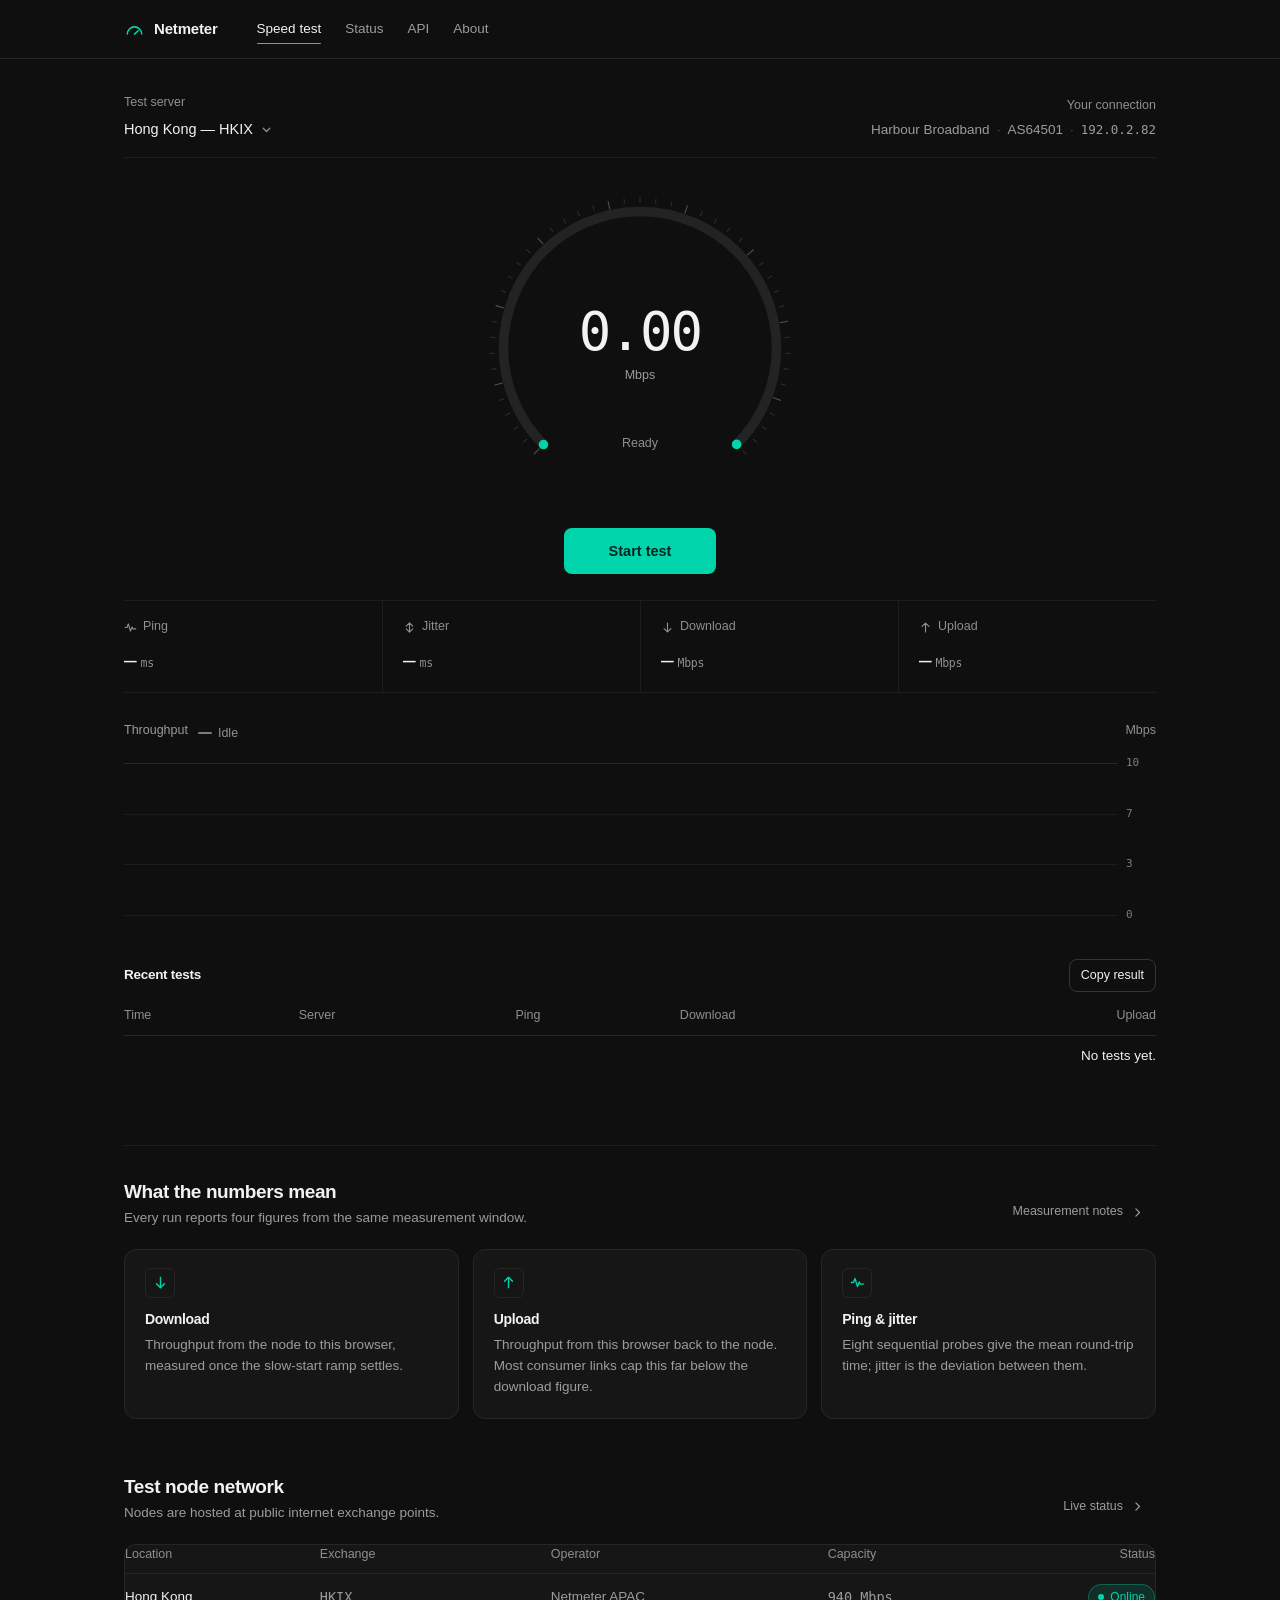
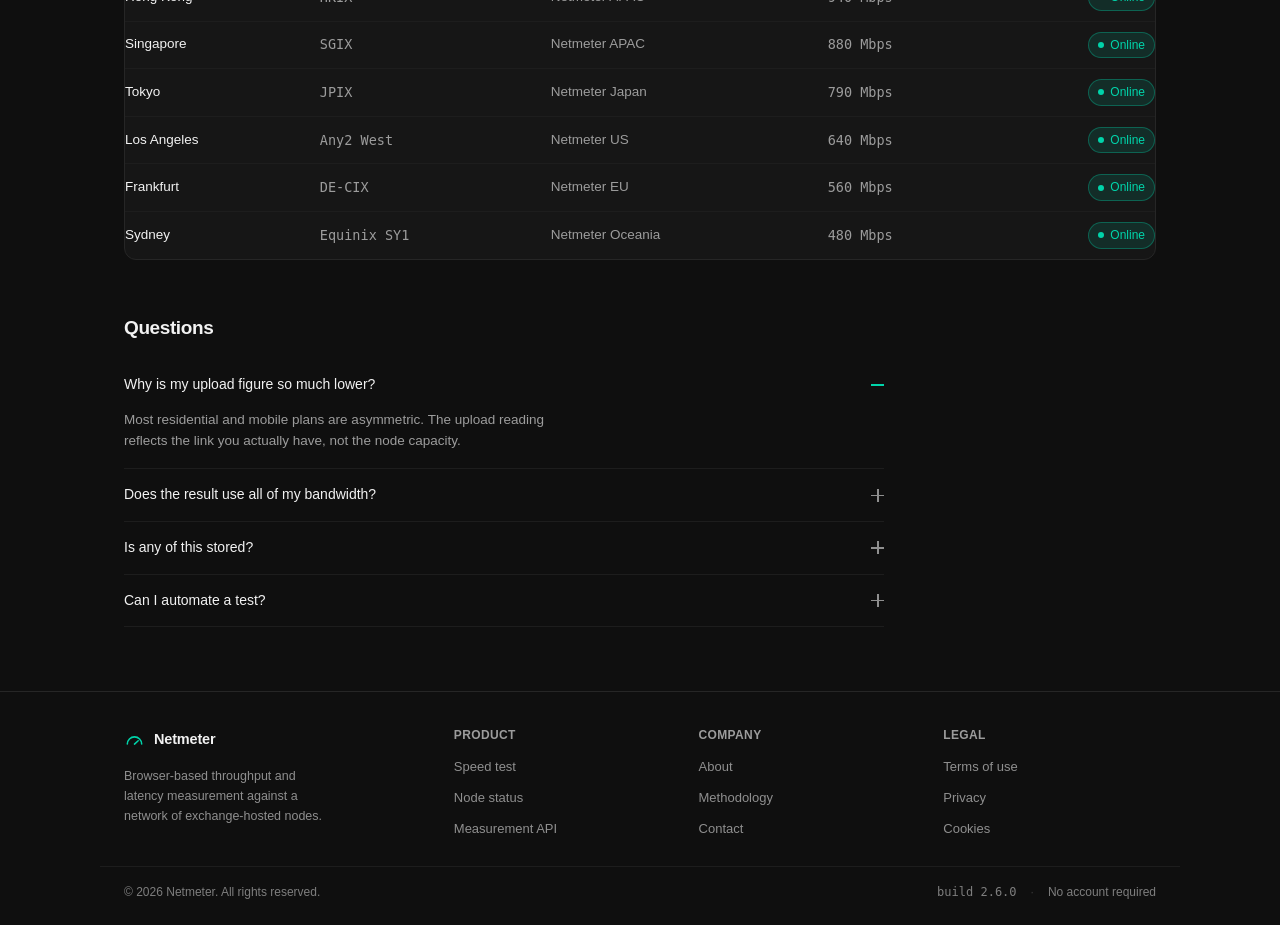
==== commit a98adc7d: "feat(web): 伪装站扩展为多页面站点并增强动效 将单页伪装站升级为完整站点，抽取共享设计系统，并修复随之而来的部署回归。  页面 - 新增 status.html（节点状态与 90 天可用性）" ====
--- a/web/index.html
+++ b/web/index.html
@@ -11,97 +11,18 @@
 <meta property="og:title" content="Netmeter — Internet Speed Test">
 <meta property="og:description" content="Measure download speed, upload speed, latency and jitter to a nearby test node.">
 <link rel="icon" href="data:image/svg+xml,%3Csvg xmlns='http://www.w3.org/2000/svg' viewBox='0 0 32 32'%3E%3Crect width='32' height='32' rx='7' fill='%230f0f0f'/%3E%3Cpath d='M6.5 22a9.5 9.5 0 1 1 19 0' fill='none' stroke='%2300d4aa' stroke-width='2.6' stroke-linecap='round'/%3E%3Cpath d='M16 22l5.4-4.9' fill='none' stroke='%23f2f2f2' stroke-width='2.6' stroke-linecap='round'/%3E%3C/svg%3E">
+<link rel="stylesheet" href="assets/site.css">
 <style>
-  *, *::before, *::after { box-sizing: border-box; }
-
-  :root {
-    --bg: #0f0f0f;
-    --bg-elev: #161616;
-    --bg-hover: #1e1e1e;
-    --line: #262626;
-    --line-soft: #1d1d1d;
-    --text: #f2f2f2;
-    --text-dim: #9c9c9c;
-    --text-faint: #8f8f8f;
-    --accent: #00d4aa;
-    --accent-ink: #06261f;
-    --font: "Helvetica Neue", "Nimbus Sans", "Liberation Sans", "DejaVu Sans", system-ui, sans-serif;
-    --mono: ui-monospace, "SF Mono", "Cascadia Mono", "DejaVu Sans Mono", "Liberation Mono", monospace;
-    --shell: 960px;
-  }
-
-  html { -webkit-text-size-adjust: 100%; }
-
-  body {
-    margin: 0;
-    background: var(--bg);
-    color: var(--text);
-    font-family: var(--font);
-    font-size: 15px;
-    line-height: 1.5;
-    -webkit-font-smoothing: antialiased;
-    -moz-osx-font-smoothing: grayscale;
-  }
-
-  button { font: inherit; }
-
-  /* ---------- top bar ---------- */
-
-  .topbar {
-    position: sticky;
-    top: 0;
-    z-index: 20;
-    display: flex;
-    align-items: center;
-    justify-content: space-between;
-    height: 56px;
-    padding: 0 24px;
-    border-bottom: 1px solid var(--line);
-    background: var(--bg);
-  }
-
-  .brand {
-    display: inline-flex;
-    align-items: center;
-    gap: 9px;
-    color: var(--text);
-    text-decoration: none;
-    font-size: 15px;
-    font-weight: 600;
-    letter-spacing: -0.01em;
-  }
-
-  .brand svg { width: 20px; height: 20px; color: var(--accent); }
-
-  .topnav { display: flex; align-items: center; gap: 2px; }
-
-  .navlink {
-    appearance: none;
-    background: none;
-    border: 0;
-    border-radius: 6px;
-    padding: 6px 10px;
-    color: var(--text-dim);
-    font-size: 13.5px;
-    cursor: pointer;
-  }
-
-  .navlink:hover { color: var(--text); background: var(--bg-hover); }
-
-  /* ---------- layout ---------- */
-
-  .shell {
-    max-width: var(--shell);
-    margin: 0 auto;
-    padding: 28px 24px 64px;
-  }
+  /* ---------- hero / bench ---------- */
+
+  .bench-wrap { padding: 34px 0 8px; }
 
   .meta-row {
     display: flex;
     align-items: flex-end;
     justify-content: space-between;
     gap: 16px;
-    padding-bottom: 18px;
+    padding-bottom: 16px;
     border-bottom: 1px solid var(--line-soft);
     flex-wrap: wrap;
   }
@@ -125,26 +46,29 @@
   }
 
   .server-pick:hover { color: #fff; }
-  .server-pick:focus-visible { outline: 2px solid var(--accent); outline-offset: 3px; border-radius: 4px; }
-
-  .server-pick .caret {
-    width: 13px;
-    height: 13px;
-    color: var(--text-faint);
-    transition: color 140ms ease;
-  }
-
-  .server-pick:hover .caret { color: var(--accent); }
-
+  .server-pick .caret { width: 13px; height: 13px; color: var(--text-faint); transition: color var(--dur-fast) var(--ease), transform var(--dur) var(--ease); }
+  .server-pick:hover .caret { color: var(--accent); transform: translateY(1px); }
+
+  .meta-cell { min-width: 0; }
   .meta-row .meta-cell:last-child { text-align: right; }
 
-  /* ---------- gauge ---------- */
+  .client-line {
+    display: flex;
+    align-items: baseline;
+    gap: 7px;
+    flex-wrap: wrap;
+    color: var(--text-dim);
+    font-size: 13.5px;
+  }
+
+  .client-sep { color: #4a4a4a; }
+  #clientIp { font-family: var(--mono); font-size: 12.5px; }
 
   .bench {
     display: flex;
     flex-direction: column;
     align-items: center;
-    padding: 34px 0 30px;
+    padding: 30px 0 26px;
   }
 
   .gauge {
@@ -155,30 +79,36 @@
 
   .gauge svg { display: block; width: 100%; height: 100%; overflow: visible; }
 
-  .sr-only {
-    position: absolute;
-    width: 1px;
-    height: 1px;
-    padding: 0;
-    border: 0;
-    overflow: hidden;
-    clip-path: inset(50%);
-    white-space: nowrap;
-  }
-
-  .track {
-    fill: none;
-    stroke: #232323;
-    stroke-width: 9;
-    stroke-linecap: round;
-  }
+  .track { fill: none; stroke: #232323; stroke-width: 9; stroke-linecap: round; }
 
   .prog {
     fill: none;
     stroke: var(--accent);
     stroke-width: 9;
     stroke-linecap: round;
-    transition: stroke 260ms ease;
+    transition: stroke 260ms var(--ease);
+  }
+
+  /* Soft halo behind the arc: only visible while a transfer is running. */
+  .glow {
+    fill: none;
+    stroke: var(--accent);
+    stroke-width: 18;
+    stroke-linecap: round;
+    opacity: 0;
+    filter: blur(9px);
+    transition: opacity var(--dur-slow) var(--ease), stroke 260ms var(--ease);
+  }
+
+  .bench-wrap[data-phase="download"] .glow,
+  .bench-wrap[data-phase="upload"] .glow { opacity: 0.26; }
+
+  .bench-wrap[data-phase="download"] .prog,
+  .bench-wrap[data-phase="upload"] .prog { animation: arc-breathe 2.6s var(--ease) infinite; }
+
+  @keyframes arc-breathe {
+    0%, 100% { stroke-width: 9; }
+    50% { stroke-width: 10.2; }
   }
 
   .readout {
@@ -202,11 +132,7 @@
     min-width: 4.6ch;
   }
 
-  .unit {
-    margin-top: 7px;
-    color: var(--text-dim);
-    font-size: 12.5px;
-  }
+  .unit { margin-top: 7px; color: var(--text-dim); font-size: 12.5px; }
 
   .phase {
     position: absolute;
@@ -216,7 +142,10 @@
     color: var(--text-faint);
     font-size: 12.5px;
     text-align: center;
-  }
+    transition: color var(--dur) var(--ease);
+  }
+
+  .bench-wrap[data-phase="done"] .phase { color: var(--accent); }
 
   .primary {
     display: inline-flex;
@@ -224,24 +153,27 @@
     justify-content: center;
     gap: 8px;
     min-width: 152px;
-    margin-top: 22px;
+    margin-top: 20px;
     padding: 11px 22px;
     border: 1px solid transparent;
-    border-radius: 8px;
+    border-radius: var(--r-md);
     background: var(--accent);
     color: var(--accent-ink);
     font-size: 14.5px;
     font-weight: 600;
     cursor: pointer;
-    transition: background 140ms ease, border-color 140ms ease;
-  }
-
-  .primary:hover { background: #12e2b7; }
-  .primary:focus-visible { outline: 2px solid #bafff0; outline-offset: 2px; }
+    transition: background var(--dur-fast) var(--ease),
+                border-color var(--dur-fast) var(--ease),
+                color var(--dur-fast) var(--ease),
+                transform var(--dur-fast) var(--ease);
+  }
+
+  .primary:hover { background: var(--accent-bright); }
+  .primary:active { transform: translateY(1px); }
 
   .primary[data-mode="running"] {
     background: transparent;
-    border-color: var(--line);
+    border-color: var(--line-strong);
     color: var(--text-dim);
   }
 
@@ -266,9 +198,10 @@
     margin-bottom: 7px;
     color: var(--text-faint);
     font-size: 12.5px;
-  }
-
-  .result .k svg { width: 13px; height: 13px; flex: none; }
+    transition: color var(--dur) var(--ease);
+  }
+
+  .result .k svg { width: 13px; height: 13px; }
 
   .result .v {
     font-family: var(--mono);
@@ -279,9 +212,19 @@
 
   .result .u { margin-left: 4px; color: var(--text-faint); font-size: 11.5px; }
 
+  /* A figure "lands" when it changes: brief tint plus a 1px rise. */
+  .result.is-set .v { animation: figure-land 420ms var(--ease-out); }
+  .result.is-set .k { color: var(--text-dim); }
+
+  @keyframes figure-land {
+    0% { color: var(--accent); transform: translateY(2px); opacity: 0.6; }
+    60% { color: var(--accent); }
+    100% { color: inherit; transform: none; opacity: 1; }
+  }
+
   /* ---------- chart ---------- */
 
-  .chart-block { margin-top: 30px; }
+  .chart-block { margin-top: 28px; }
 
   .chart-head {
     display: flex;
@@ -294,12 +237,7 @@
 
   .chart-title { color: var(--text-dim); }
 
-  .chart-legend {
-    display: inline-flex;
-    align-items: center;
-    gap: 6px;
-    color: var(--text-faint);
-  }
+  .chart-legend { display: inline-flex; align-items: center; gap: 6px; }
 
   .chart-legend::before {
     content: "";
@@ -310,13 +248,13 @@
     opacity: 0.85;
   }
 
-  .chart-axis { margin-left: auto; color: var(--text-faint); }
+  .chart-axis { margin-left: auto; }
 
   #wave { display: block; width: 100%; height: 172px; }
 
   /* ---------- history ---------- */
 
-  .history { margin-top: 40px; }
+  .history { margin-top: 34px; }
 
   .history-head {
     display: flex;
@@ -326,93 +264,110 @@
     margin-bottom: 14px;
   }
 
-  .history h2 {
-    margin: 0;
-    font-size: 13.5px;
-    font-weight: 600;
+  .history h2 { font-size: 13.5px; }
+
+  .copy-wrap { display: inline-flex; align-items: center; gap: 8px; }
+  .copy-note { color: var(--text-faint); font-size: 12px; }
+
+  .history tbody tr { animation: row-in 320ms var(--ease-out) both; animation-delay: calc(var(--i, 0) * 45ms); }
+
+  @keyframes row-in {
+    from { opacity: 0; transform: translateY(-4px); }
+    to { opacity: 1; transform: none; }
+  }
+
+  /* ---------- feature strip ---------- */
+
+  .feature-strip {
+    margin-top: 60px;
+    padding-top: 34px;
+    border-top: 1px solid var(--line-soft);
+  }
+
+  .feature {
+    padding: 18px 20px 20px;
+  }
+
+  .feature .icon {
+    display: inline-flex;
+    align-items: center;
+    justify-content: center;
+    width: 30px;
+    height: 30px;
+    margin-bottom: 13px;
+    border: 1px solid var(--line);
+    border-radius: var(--r-sm);
+    color: var(--accent);
+  }
+
+  .feature .icon svg { width: 15px; height: 15px; }
+
+  .feature h3 { font-size: 14px; }
+  .feature p { margin-top: 7px; color: var(--text-dim); font-size: 13.5px; }
+
+  /* ---------- node table ---------- */
+
+  .nodes { margin-top: 56px; }
+
+  .node-row:hover td { color: var(--text); }
+
+  /* ---------- faq ---------- */
+
+  .faq { margin-top: 56px; max-width: var(--shell-narrow); }
+
+  .faq details {
+    border-bottom: 1px solid var(--line-soft);
+  }
+
+  .faq summary {
+    display: flex;
+    align-items: center;
+    justify-content: space-between;
+    gap: 14px;
+    padding: 15px 0;
     color: var(--text);
-  }
-
-  .copy-wrap { display: inline-flex; align-items: center; gap: 8px; }
-
-  .copy-note { color: var(--text-faint); font-size: 12px; }
-
-  .ghost-btn {
-    padding: 5px 10px;
-    border: 1px solid var(--line);
-    border-radius: 6px;
-    background: none;
-    color: var(--text-dim);
-    font-size: 12.5px;
+    font-size: 14px;
     cursor: pointer;
-  }
-
-  .ghost-btn:hover { border-color: #3a3a3a; background: var(--bg-hover); color: var(--text); }
-  .ghost-btn:focus-visible { outline: 2px solid var(--accent); outline-offset: 2px; }
-
-  /* ---------- client meta ---------- */
-
-  .meta-cell { min-width: 0; }
-
-  .client-line {
-    display: flex;
-    align-items: baseline;
-    gap: 7px;
-    flex-wrap: wrap;
+    list-style: none;
+  }
+
+  .faq summary::-webkit-details-marker { display: none; }
+
+  .faq summary .sign {
+    position: relative;
+    width: 13px;
+    height: 13px;
+    flex: none;
+    color: var(--text-faint);
+  }
+
+  .faq summary .sign::before,
+  .faq summary .sign::after {
+    content: "";
+    position: absolute;
+    background: currentColor;
+    transition: transform var(--dur) var(--ease);
+  }
+
+  .faq summary .sign::before { left: 0; right: 0; top: 6px; height: 1.5px; }
+  .faq summary .sign::after { top: 0; bottom: 0; left: 6px; width: 1.5px; }
+
+  .faq details[open] summary .sign::after { transform: scaleY(0); }
+  .faq details[open] summary .sign { color: var(--accent); }
+
+  .faq details p {
+    padding: 0 0 16px;
     color: var(--text-dim);
     font-size: 13.5px;
-  }
-
-  .client-sep { color: #4a4a4a; }
-
-  #clientIp { font-family: var(--mono); font-size: 12.5px; letter-spacing: -0.01em; }
-
-  table { width: 100%; border-collapse: collapse; font-size: 13.5px; }
-
-  th {
-    padding: 0 12px 9px 0;
-    border-bottom: 1px solid var(--line);
-    color: var(--text-faint);
-    font-size: 12.5px;
-    font-weight: 500;
-    text-align: left;
-    white-space: nowrap;
-  }
-
-  td {
-    padding: 10px 12px 10px 0;
-    border-bottom: 1px solid var(--line-soft);
-    color: var(--text-dim);
-    white-space: nowrap;
-  }
-
-  th:last-child, td:last-child { padding-right: 0; text-align: right; }
-  td:first-child { color: var(--text); }
-  .num { font-family: var(--mono); font-variant-numeric: tabular-nums; }
-  .empty td { color: var(--text-faint); }
-
-  /* ---------- footer ---------- */
-
-  .site-foot {
-    border-top: 1px solid var(--line);
-  }
-
-  .site-foot .inner {
-    display: flex;
-    align-items: center;
-    justify-content: space-between;
-    gap: 12px 20px;
-    flex-wrap: wrap;
-    max-width: var(--shell);
-    margin: 0 auto;
-    padding: 18px 24px;
-    color: var(--text-faint);
-    font-size: 12.5px;
-  }
-
-  .foot-links { display: flex; align-items: center; gap: 4px; }
-
-  .foot-links .navlink { font-size: 12.5px; padding: 4px 8px; }
+    max-width: 62ch;
+  }
+
+  .faq details > *:not(summary) { animation: faq-in 260ms var(--ease-out); }
+
+  @keyframes faq-in {
+    from { opacity: 0; transform: translateY(-3px); }
+    to { opacity: 1; transform: none; }
+  }
 
   /* ---------- dialogs ---------- */
 
@@ -421,12 +376,19 @@
     max-width: 520px;
     padding: 0;
     border: 1px solid var(--line);
-    border-radius: 10px;
+    border-radius: var(--r-lg);
     background: var(--bg-elev);
     color: var(--text);
   }
 
   dialog::backdrop { background: rgba(0, 0, 0, 0.62); }
+
+  dialog[open] { animation: dlg-in 220ms var(--ease-out); }
+
+  @keyframes dlg-in {
+    from { opacity: 0; transform: translateY(6px) scale(0.995); }
+    to { opacity: 1; transform: none; }
+  }
 
   .dlg-head {
     display: flex;
@@ -437,7 +399,7 @@
     border-bottom: 1px solid var(--line-soft);
   }
 
-  .dlg-head h2 { margin: 0; font-size: 14px; font-weight: 600; }
+  .dlg-head h2 { font-size: 14px; }
 
   .icon-btn {
     display: inline-flex;
@@ -447,37 +409,15 @@
     height: 28px;
     padding: 0;
     border: 0;
-    border-radius: 6px;
+    border-radius: var(--r-sm);
     background: none;
     color: var(--text-faint);
     cursor: pointer;
+    transition: background var(--dur-fast) var(--ease), color var(--dur-fast) var(--ease);
   }
 
   .icon-btn:hover { background: var(--bg-hover); color: var(--text); }
   .icon-btn svg { width: 15px; height: 15px; }
-
-  .dlg-body { padding: 16px; color: var(--text-dim); font-size: 13.5px; }
-  .dlg-body p { margin: 0 0 12px; }
-  .dlg-body p:last-child { margin-bottom: 0; }
-  .dlg-body strong { color: var(--text); font-weight: 600; }
-  .dlg-body code {
-    padding: 1px 5px;
-    border-radius: 4px;
-    background: #202020;
-    color: #d6d6d6;
-    font-family: var(--mono);
-    font-size: 12.5px;
-  }
-
-  .status-line { display: flex; align-items: center; gap: 9px; margin-bottom: 14px; color: var(--text); }
-  .status-line .dot { width: 7px; height: 7px; border-radius: 50%; background: var(--accent); flex: none; }
-
-  .status-table { width: 100%; font-size: 13px; }
-  .status-table td { border-bottom: 1px solid var(--line-soft); }
-  .status-table tr:last-child td { border-bottom: 0; }
-  .status-table td:last-child { text-align: right; color: var(--accent); }
-
-  /* server list */
 
   .srv-list { padding: 4px 0; max-height: 62vh; overflow: auto; }
 
@@ -495,6 +435,7 @@
     font-size: 13.5px;
     text-align: left;
     cursor: pointer;
+    transition: background var(--dur-fast) var(--ease);
   }
 
   .srv:last-child { border-bottom: 0; }
@@ -510,8 +451,7 @@
 
   /* ---------- responsive ---------- */
 
-  @media (max-width: 640px) {
-    .shell { padding: 20px 18px 52px; }
+  @media (max-width: 720px) {
     .results { grid-template-columns: repeat(2, 1fr); }
     .result { padding: 14px 12px 14px 0; }
     .result + .result { padding-left: 0; border-left: 0; }
@@ -520,148 +460,298 @@
     #wave { height: 140px; }
     .meta-row { align-items: flex-start; }
     .meta-row .meta-cell:last-child { text-align: left; }
-    .client-line { font-size: 13px; }
-    .history-head { flex-wrap: wrap; }
-  }
-
-  @media (prefers-reduced-motion: reduce) {
-    .prog, .primary, .server-pick .caret { transition: none; }
+    .feature-strip { margin-top: 44px; }
+    .nodes, .faq { margin-top: 40px; }
   }
 </style>
 </head>
-<body>
+<body class="page">
+
+<a class="skip-link" href="#main">Skip to content</a>
 
 <header class="topbar">
-  <a class="brand" href="/" aria-label="Netmeter home">
-    <svg viewBox="0 0 24 24" fill="none" aria-hidden="true">
-      <path d="M3.8 17.2a8.2 8.2 0 1 1 16.4 0" stroke="currentColor" stroke-width="1.8" stroke-linecap="round"/>
-      <path d="M12 17.2l4.2-3.8" stroke="currentColor" stroke-width="1.8" stroke-linecap="round"/>
-    </svg>
-    <span>Netmeter</span>
-  </a>
-  <nav class="topnav" aria-label="Primary">
-    <button type="button" class="navlink" data-dialog="dlg-status">Status</button>
-    <button type="button" class="navlink" data-dialog="dlg-api">API</button>
-    <button type="button" class="navlink" data-dialog="dlg-about">About</button>
-  </nav>
-</header>
-
-<main class="shell">
-
-  <h1 class="sr-only">Netmeter internet speed test</h1>
-
-  <div class="meta-row">
-    <div class="meta-cell">
-      <div class="field-label">Test server</div>
-      <button type="button" class="server-pick" id="serverPick" aria-haspopup="dialog">
-        <span id="serverName">Hong Kong — HKIX</span>
-        <svg class="caret" viewBox="0 0 16 16" fill="none" aria-hidden="true">
-          <path d="M4 6.5L8 10.5l4-4" stroke="currentColor" stroke-width="1.6" stroke-linecap="round" stroke-linejoin="round"/>
+  <div class="inner">
+    <a class="brand" href="index.html" aria-label="Netmeter home">
+      <svg class="mark" viewBox="0 0 24 24" fill="none" aria-hidden="true">
+        <path d="M3.8 17.2a8.2 8.2 0 1 1 16.4 0" stroke="currentColor" stroke-width="1.8" stroke-linecap="round"/>
+        <path d="M12 17.2l4.2-3.8" stroke="currentColor" stroke-width="1.8" stroke-linecap="round"/>
+      </svg>
+      <span>Netmeter</span>
+    </a>
+    <nav class="topnav" id="primary-nav" aria-label="Primary">
+      <a class="navlink" href="index.html" aria-current="page">Speed test</a>
+      <a class="navlink" href="status.html">Status</a>
+      <a class="navlink" href="api.html">API</a>
+      <a class="navlink" href="about.html">About</a>
+    </nav>
+    <div class="topbar-actions">
+      <button type="button" class="nav-toggle" aria-label="Toggle navigation" aria-expanded="false" aria-controls="primary-nav">
+        <svg viewBox="0 0 16 16" fill="none" aria-hidden="true" width="15" height="15">
+          <path d="M2 4.5h12M2 8h12M2 11.5h12" stroke="currentColor" stroke-width="1.5" stroke-linecap="round"/>
         </svg>
       </button>
     </div>
-    <div class="meta-cell meta-client">
-      <div class="field-label">Your connection</div>
-      <div class="client-line">
-        <span id="clientIsp">City Telecom</span>
-        <span class="client-sep">·</span>
-        <span id="clientAsn">AS64500</span>
-        <span class="client-sep">·</span>
-        <span id="clientIp">203.0.113.42</span>
+  </div>
+</header>
+
+<main class="main" id="main">
+
+  <div class="shell">
+
+    <h1 class="sr-only">Netmeter internet speed test</h1>
+    <div class="bench-wrap" data-speedtest data-phase="idle">
+
+      <div class="meta-row">
+        <div class="meta-cell">
+          <div class="field-label">Test server</div>
+          <button type="button" class="server-pick" id="serverPick" aria-haspopup="dialog">
+            <span id="serverName">Hong Kong — HKIX</span>
+            <svg class="caret" viewBox="0 0 16 16" fill="none" aria-hidden="true">
+              <path d="M4 6.5L8 10.5l4-4" stroke="currentColor" stroke-width="1.6" stroke-linecap="round" stroke-linejoin="round"/>
+            </svg>
+          </button>
+        </div>
+        <div class="meta-cell">
+          <div class="field-label">Your connection</div>
+          <div class="client-line">
+            <span id="clientIsp">City Telecom</span>
+            <span class="client-sep">·</span>
+            <span id="clientAsn">AS64500</span>
+            <span class="client-sep">·</span>
+            <span id="clientIp">203.0.113.42</span>
+          </div>
+        </div>
       </div>
+
+      <section class="bench" aria-label="Speed test">
+        <div class="gauge">
+          <div class="sr-only" aria-live="polite" id="gaugeLive">Ready</div>
+          <svg viewBox="0 0 300 300" aria-hidden="true">
+            <g id="ticks"></g>
+            <path class="track" d="M59.5 240.5A128 128 0 1 1 240.5 240.5" pathLength="100"/>
+            <path class="glow" id="progGlow" d="M59.5 240.5A128 128 0 1 1 240.5 240.5" pathLength="100" stroke-dasharray="0 100"/>
+            <path class="prog" id="prog" d="M59.5 240.5A128 128 0 1 1 240.5 240.5" pathLength="100" stroke-dasharray="0 100"/>
+          </svg>
+          <div class="readout">
+            <div class="value" id="value">0.00</div>
+            <div class="unit" id="unit">Mbps</div>
+          </div>
+          <div class="phase" id="phase">Ready</div>
+        </div>
+        <button type="button" class="primary" id="goBtn" data-mode="idle">Start test</button>
+      </section>
+
+      <section class="results" aria-label="Latest results" aria-live="polite">
+        <div class="result">
+          <div class="k">
+            <svg viewBox="0 0 16 16" fill="none" aria-hidden="true"><path d="M1.5 8h2.2l1.6-4.4L8 12.4l1.8-4.9 1.3 2.2h3.4" stroke="currentColor" stroke-width="1.4" stroke-linecap="round" stroke-linejoin="round"/></svg>
+            Ping
+          </div>
+          <div class="v"><span id="rPing">—</span><span class="u">ms</span></div>
+        </div>
+        <div class="result">
+          <div class="k">
+            <svg viewBox="0 0 16 16" fill="none" aria-hidden="true"><path d="M8 2.2v11.6M4 6.2L8 2.2l4 4M4 9.8l4 4 4-4" stroke="currentColor" stroke-width="1.4" stroke-linecap="round" stroke-linejoin="round"/></svg>
+            Jitter
+          </div>
+          <div class="v"><span id="rJitter">—</span><span class="u">ms</span></div>
+        </div>
+        <div class="result">
+          <div class="k">
+            <svg viewBox="0 0 16 16" fill="none" aria-hidden="true"><path d="M8 2.5v11M3.8 9.3L8 13.5l4.2-4.2" stroke="currentColor" stroke-width="1.4" stroke-linecap="round" stroke-linejoin="round"/></svg>
+            Download
+          </div>
+          <div class="v"><span id="rDown">—</span><span class="u">Mbps</span></div>
+        </div>
+        <div class="result">
+          <div class="k">
+            <svg viewBox="0 0 16 16" fill="none" aria-hidden="true"><path d="M8 13.5v-11M3.8 6.7L8 2.5l4.2 4.2" stroke="currentColor" stroke-width="1.4" stroke-linecap="round" stroke-linejoin="round"/></svg>
+            Upload
+          </div>
+          <div class="v"><span id="rUp">—</span><span class="u">Mbps</span></div>
+        </div>
+      </section>
+
+      <section class="chart-block" aria-label="Throughput">
+        <div class="chart-head">
+          <span class="chart-title" id="chartLabel">Throughput</span>
+          <span class="chart-legend" id="chartLegend">Idle</span>
+          <span class="chart-axis">Mbps</span>
+        </div>
+        <canvas id="wave"></canvas>
+      </section>
+
+      <section class="history" aria-label="Recent tests">
+        <div class="history-head">
+          <h2>Recent tests</h2>
+          <span class="copy-wrap">
+            <span class="copy-note" id="copyNote" aria-live="polite"></span>
+            <button type="button" class="btn btn-outline btn-sm" id="copyBtn">Copy result</button>
+          </span>
+        </div>
+        <table>
+          <thead>
+            <tr>
+              <th scope="col">Time</th>
+              <th scope="col">Server</th>
+              <th scope="col">Ping</th>
+              <th scope="col">Download</th>
+              <th scope="col">Upload</th>
+            </tr>
+          </thead>
+          <tbody id="historyBody">
+            <tr class="empty"><td colspan="5">No tests yet.</td></tr>
+          </tbody>
+        </table>
+      </section>
+
+    </div>
+
+    <section class="feature-strip" aria-label="How it works">
+      <div class="section-head" data-reveal>
+        <div>
+          <h2>What the numbers mean</h2>
+          <p>Every run reports four figures from the same measurement window.</p>
+        </div>
+        <a class="btn btn-ghost btn-sm" href="about.html">
+          Measurement notes
+          <svg viewBox="0 0 16 16" fill="none" aria-hidden="true"><path d="M6 3.5L10.5 8 6 12.5" stroke="currentColor" stroke-width="1.5" stroke-linecap="round" stroke-linejoin="round"/></svg>
+        </a>
+      </div>
+
+      <div class="grid grid-3" data-reveal-group>
+        <article class="card feature lift">
+          <span class="icon">
+            <svg viewBox="0 0 16 16" fill="none" aria-hidden="true"><path d="M8 2.5v11M3.8 9.3L8 13.5l4.2-4.2" stroke="currentColor" stroke-width="1.5" stroke-linecap="round" stroke-linejoin="round"/></svg>
+          </span>
+          <h3>Download</h3>
+          <p>Throughput from the node to this browser, measured once the slow-start ramp settles.</p>
+        </article>
+        <article class="card feature lift">
+          <span class="icon">
+            <svg viewBox="0 0 16 16" fill="none" aria-hidden="true"><path d="M8 13.5v-11M3.8 6.7L8 2.5l4.2 4.2" stroke="currentColor" stroke-width="1.5" stroke-linecap="round" stroke-linejoin="round"/></svg>
+          </span>
+          <h3>Upload</h3>
+          <p>Throughput from this browser back to the node. Most consumer links cap this far below the download figure.</p>
+        </article>
+        <article class="card feature lift">
+          <span class="icon">
+            <svg viewBox="0 0 16 16" fill="none" aria-hidden="true"><path d="M1.5 8h2.2l1.6-4.4L8 12.4l1.8-4.9 1.3 2.2h3.4" stroke="currentColor" stroke-width="1.5" stroke-linecap="round" stroke-linejoin="round"/></svg>
+          </span>
+          <h3>Ping &amp; jitter</h3>
+          <p>Eight sequential probes give the mean round-trip time; jitter is the deviation between them.</p>
+        </article>
+      </div>
+    </section>
+
+    <section class="nodes" aria-label="Test nodes">
+      <div class="section-head" data-reveal>
+        <div>
+          <h2>Test node network</h2>
+          <p>Nodes are hosted at public internet exchange points.</p>
+        </div>
+        <a class="btn btn-ghost btn-sm" href="status.html">
+          Live status
+          <svg viewBox="0 0 16 16" fill="none" aria-hidden="true"><path d="M6 3.5L10.5 8 6 12.5" stroke="currentColor" stroke-width="1.5" stroke-linecap="round" stroke-linejoin="round"/></svg>
+        </a>
+      </div>
+
+      <div class="card" data-reveal>
+        <div class="table-scroll">
+        <table>
+          <thead>
+            <tr>
+              <th scope="col">Location</th>
+              <th scope="col">Exchange</th>
+              <th scope="col">Operator</th>
+              <th scope="col">Capacity</th>
+              <th scope="col">Status</th>
+            </tr>
+          </thead>
+          <tbody>
+            <tr class="node-row"><td>Hong Kong</td><td class="mono">HKIX</td><td>Netmeter APAC</td><td class="num">940 Mbps</td><td><span class="pill pill-ok"><span class="dot"></span>Online</span></td></tr>
+            <tr class="node-row"><td>Singapore</td><td class="mono">SGIX</td><td>Netmeter APAC</td><td class="num">880 Mbps</td><td><span class="pill pill-ok"><span class="dot"></span>Online</span></td></tr>
+            <tr class="node-row"><td>Tokyo</td><td class="mono">JPIX</td><td>Netmeter Japan</td><td class="num">790 Mbps</td><td><span class="pill pill-ok"><span class="dot"></span>Online</span></td></tr>
+            <tr class="node-row"><td>Los Angeles</td><td class="mono">Any2 West</td><td>Netmeter US</td><td class="num">640 Mbps</td><td><span class="pill pill-ok"><span class="dot"></span>Online</span></td></tr>
+            <tr class="node-row"><td>Frankfurt</td><td class="mono">DE-CIX</td><td>Netmeter EU</td><td class="num">560 Mbps</td><td><span class="pill pill-ok"><span class="dot"></span>Online</span></td></tr>
+            <tr class="node-row"><td>Sydney</td><td class="mono">Equinix SY1</td><td>Netmeter Oceania</td><td class="num">480 Mbps</td><td><span class="pill pill-ok"><span class="dot"></span>Online</span></td></tr>
+          </tbody>
+        </table>
+        </div>
+      </div>
+    </section>
+
+    <section class="faq" aria-label="Frequently asked questions">
+      <div class="section-head" data-reveal>
+        <div><h2>Questions</h2></div>
+      </div>
+
+      <div data-reveal>
+        <details open>
+          <summary>Why is my upload figure so much lower?<span class="sign" aria-hidden="true"></span></summary>
+          <p>Most residential and mobile plans are asymmetric. The upload reading reflects the link you actually have, not the node capacity.</p>
+        </details>
+        <details>
+          <summary>Does the result use all of my bandwidth?<span class="sign" aria-hidden="true"></span></summary>
+          <p>A run opens a small number of parallel streams for about twenty seconds. Other traffic on the same link will compete with it, so close large downloads first for a clean figure.</p>
+        </details>
+        <details>
+          <summary>Is any of this stored?<span class="sign" aria-hidden="true"></span></summary>
+          <p>Recent results stay in this browser's local storage only. Nothing is uploaded and no account is created. See <a href="legal.html">terms &amp; privacy</a>.</p>
+        </details>
+        <details>
+          <summary>Can I automate a test?<span class="sign" aria-hidden="true"></span></summary>
+          <p>Yes — the measurement endpoints are documented on the <a href="api.html">API page</a>, with rate limits noted there.</p>
+        </details>
+      </div>
+    </section>
+  </div>
+
+</main>
+
+<footer class="site-foot">
+  <div class="inner">
+    <div class="foot-brand">
+      <a class="brand" href="index.html">
+        <svg class="mark" viewBox="0 0 24 24" fill="none" aria-hidden="true">
+          <path d="M3.8 17.2a8.2 8.2 0 1 1 16.4 0" stroke="currentColor" stroke-width="1.8" stroke-linecap="round"/>
+          <path d="M12 17.2l4.2-3.8" stroke="currentColor" stroke-width="1.8" stroke-linecap="round"/>
+        </svg>
+        <span>Netmeter</span>
+      </a>
+      <p>Browser-based throughput and latency measurement against a network of exchange-hosted nodes.</p>
+    </div>
+    <div class="foot-col">
+      <h3>Product</h3>
+      <ul>
+        <li><a href="index.html">Speed test</a></li>
+        <li><a href="status.html">Node status</a></li>
+        <li><a href="api.html">Measurement API</a></li>
+      </ul>
+    </div>
+    <div class="foot-col">
+      <h3>Company</h3>
+      <ul>
+        <li><a href="about.html">About</a></li>
+        <li><a href="about.html#method">Methodology</a></li>
+        <li><a href="about.html#contact">Contact</a></li>
+      </ul>
+    </div>
+    <div class="foot-col">
+      <h3>Legal</h3>
+      <ul>
+        <li><a href="legal.html">Terms of use</a></li>
+        <li><a href="legal.html#privacy">Privacy</a></li>
+        <li><a href="legal.html#cookies">Cookies</a></li>
+      </ul>
     </div>
   </div>
-
-  <section class="bench" aria-label="Speed test">
-    <div class="gauge">
-      <div class="sr-only" aria-live="polite" id="gaugeLive">Ready</div>
-      <svg viewBox="0 0 300 300" aria-hidden="true">
-        <g id="ticks"></g>
-        <path class="track" d="M59.5 240.5A128 128 0 1 1 240.5 240.5" pathLength="100"/>
-        <path class="prog" id="prog" d="M59.5 240.5A128 128 0 1 1 240.5 240.5" pathLength="100" stroke-dasharray="0 100"/>
-      </svg>
-      <div class="readout">
-        <div class="value" id="value">0.00</div>
-        <div class="unit" id="unit">Mbps</div>
-      </div>
-      <div class="phase" id="phase">Ready</div>
-    </div>
-    <button type="button" class="primary" id="goBtn" data-mode="idle">Start test</button>
-  </section>
-
-  <section class="results" aria-label="Latest results" aria-live="polite">
-    <div class="result">
-      <div class="k">
-        <svg viewBox="0 0 16 16" fill="none" aria-hidden="true"><path d="M1.5 8h2.2l1.6-4.4L8 12.4l1.8-4.9 1.3 2.2h3.4" stroke="currentColor" stroke-width="1.4" stroke-linecap="round" stroke-linejoin="round"/></svg>
-        Ping
-      </div>
-      <div class="v"><span id="rPing">—</span><span class="u">ms</span></div>
-    </div>
-    <div class="result">
-      <div class="k">
-        <svg viewBox="0 0 16 16" fill="none" aria-hidden="true"><path d="M8 2.2v11.6M4 6.2L8 2.2l4 4M4 9.8l4 4 4-4" stroke="currentColor" stroke-width="1.4" stroke-linecap="round" stroke-linejoin="round"/></svg>
-        Jitter
-      </div>
-      <div class="v"><span id="rJitter">—</span><span class="u">ms</span></div>
-    </div>
-    <div class="result">
-      <div class="k">
-        <svg viewBox="0 0 16 16" fill="none" aria-hidden="true"><path d="M8 2.5v11M3.8 9.3L8 13.5l4.2-4.2" stroke="currentColor" stroke-width="1.4" stroke-linecap="round" stroke-linejoin="round"/></svg>
-        Download
-      </div>
-      <div class="v"><span id="rDown">—</span><span class="u">Mbps</span></div>
-    </div>
-    <div class="result">
-      <div class="k">
-        <svg viewBox="0 0 16 16" fill="none" aria-hidden="true"><path d="M8 13.5v-11M3.8 6.7L8 2.5l4.2 4.2" stroke="currentColor" stroke-width="1.4" stroke-linecap="round" stroke-linejoin="round"/></svg>
-        Upload
-      </div>
-      <div class="v"><span id="rUp">—</span><span class="u">Mbps</span></div>
-    </div>
-  </section>
-
-  <section class="chart-block" aria-label="Throughput">
-    <div class="chart-head">
-      <span class="chart-title" id="chartLabel">Throughput</span>
-      <span class="chart-legend" id="chartLegend">Idle</span>
-      <span class="chart-axis">Mbps</span>
-    </div>
-    <canvas id="wave"></canvas>
-  </section>
-
-  <section class="history" aria-label="Recent tests">
-    <div class="history-head">
-      <h2>Recent tests</h2>
-      <span class="copy-wrap">
-        <span class="copy-note" id="copyNote" aria-live="polite"></span>
-        <button type="button" class="ghost-btn" id="copyBtn">Copy result</button>
-      </span>
-    </div>
-    <table>
-      <thead>
-        <tr>
-          <th scope="col">Time</th>
-          <th scope="col">Server</th>
-          <th scope="col">Ping</th>
-          <th scope="col">Download</th>
-          <th scope="col">Upload</th>
-        </tr>
-      </thead>
-      <tbody id="historyBody">
-        <tr class="empty"><td colspan="5">No tests yet.</td></tr>
-      </tbody>
-    </table>
-  </section>
-
-</main>
-
-<footer class="site-foot">
-  <div class="inner">
-    <span>© 2025 Netmeter. All rights reserved.</span>
-    <span class="foot-links">
-      <button type="button" class="navlink" data-dialog="dlg-legal">Terms</button>
-      <button type="button" class="navlink" data-dialog="dlg-legal">Privacy</button>
-      <button type="button" class="navlink" data-dialog="dlg-about">Contact</button>
+  <div class="foot-base">
+    <span>© <span data-year>2025</span> Netmeter. All rights reserved.</span>
+    <span class="meta">
+      <span class="mono">build 2.6.0</span>
+      <span class="sep">·</span>
+      <span>No account required</span>
     </span>
   </div>
 </footer>
@@ -676,822 +766,26 @@
   <div class="srv-list" id="srvList" role="listbox" aria-label="Available test servers"></div>
 </dialog>
 
-<dialog id="dlg-status" aria-labelledby="dlg-status-title">
-  <div class="dlg-head">
-    <h2 id="dlg-status-title">Service status</h2>
-    <button type="button" class="icon-btn dlg-close" aria-label="Close">
-      <svg viewBox="0 0 16 16" fill="none" aria-hidden="true"><path d="M4 4l8 8M12 4l-8 8" stroke="currentColor" stroke-width="1.6" stroke-linecap="round"/></svg>
-    </button>
-  </div>
-  <div class="dlg-body">
-    <div class="status-line"><span class="dot"></span>All systems operational</div>
-    <table class="status-table">
-      <tbody>
-        <tr><td>Web frontend</td><td>Operational</td></tr>
-        <tr><td>Test nodes</td><td>Operational</td></tr>
-        <tr><td>Measurement API</td><td>Operational</td></tr>
-        <tr><td>Result storage</td><td>Operational</td></tr>
-      </tbody>
-    </table>
-  </div>
-</dialog>
-
-<dialog id="dlg-api" aria-labelledby="dlg-api-title">
-  <div class="dlg-head">
-    <h2 id="dlg-api-title">Measurement API</h2>
-    <button type="button" class="icon-btn dlg-close" aria-label="Close">
-      <svg viewBox="0 0 16 16" fill="none" aria-hidden="true"><path d="M4 4l8 8M12 4l-8 8" stroke="currentColor" stroke-width="1.6" stroke-linecap="round"/></svg>
-    </button>
-  </div>
-  <div class="dlg-body">
-    <p><strong>Node metadata</strong><br><code>GET /api/v1/nodes</code> — returns the node list with location, provider and advertised capacity.</p>
-    <p><strong>Latency probe</strong><br><code>GET /api/v1/latency?node=…</code> — issues five sequential probes and reports round-trip time with jitter and packet loss.</p>
-    <p>Access is rate limited to 60 requests per minute per address. Bulk access requires an API key issued to registered operators.</p>
-  </div>
-</dialog>
-
-<dialog id="dlg-about" aria-labelledby="dlg-about-title">
-  <div class="dlg-head">
-    <h2 id="dlg-about-title">About Netmeter</h2>
-    <button type="button" class="icon-btn dlg-close" aria-label="Close">
-      <svg viewBox="0 0 16 16" fill="none" aria-hidden="true"><path d="M4 4l8 8M12 4l-8 8" stroke="currentColor" stroke-width="1.6" stroke-linecap="round"/></svg>
-    </button>
-  </div>
-  <div class="dlg-body">
-    <p>Netmeter measures the throughput and responsiveness of your connection against a network of test nodes hosted at internet exchange points.</p>
-    <p>Each test sends eight latency probes, ramps up a small number of parallel streams, then reports the mean of the settled second half of the run so slow start does not distort the figure.</p>
-    <p>No account is required. Tests run in the browser and results stay on this device unless you choose to export them.</p>
-    <p>Support: <code>support@netmeter.example</code></p>
-  </div>
-</dialog>
-
-<dialog id="dlg-legal" aria-labelledby="dlg-legal-title">
-  <div class="dlg-head">
-    <h2 id="dlg-legal-title">Terms &amp; privacy</h2>
-    <button type="button" class="icon-btn dlg-close" aria-label="Close">
-      <svg viewBox="0 0 16 16" fill="none" aria-hidden="true"><path d="M4 4l8 8M12 4l-8 8" stroke="currentColor" stroke-width="1.6" stroke-linecap="round"/></svg>
-    </button>
-  </div>
-  <div class="dlg-body">
-    <p><strong>Terms of use</strong><br>The service is provided as-is for personal and internal diagnostics. Automated or excessive use of the measurement endpoints may be throttled.</p>
-    <p><strong>Privacy</strong><br>We do not require an account and do not sell measurement data. Aggregate statistics may be retained to operate the node network.</p>
-    <p><strong>Cookies</strong><br>This site does not set advertising or tracking cookies.</p>
-  </div>
-</dialog>
-
+<script src="assets/site.js" defer></script>
+<script src="assets/speedtest.js" defer></script>
 <script>
-(function () {
-  "use strict";
-
-  var $ = function (sel, root) { return (root || document).querySelector(sel); };
-
-  var COLOR = { download: "#00d4aa", upload: "#f0a13c", ping: "#d6d6d6", idle: "#00d4aa" };
-  var PHASE_TEXT = {
-    idle: "Ready",
-    ping: "Measuring latency",
-    download: "Testing download",
-    upload: "Testing upload",
-    done: "Test complete",
-    stopped: "Stopped"
-  };
-  var SAMPLE_CAP = 120;
-  var PING_SAMPLES = 8;
-  var HISTORY_KEY = "nm.recent";
-  var HISTORY_MAX = 6;
-  var UPLOAD_CEILING = 100;
-  var SAMPLE_INTERVAL = 0.22;  // seconds of wall clock between chart samples
-
-  /* down = advertised node capacity in Mbps; upload is always capped by UPLOAD_CEILING. */
-  var servers = [
-    { id: "hkg", city: "Hong Kong", site: "HKIX", sponsor: "Netmeter APAC", down: 940, ping: 11, spread: 1.2 },
-    { id: "sin", city: "Singapore", site: "SGIX", sponsor: "Netmeter APAC", down: 880, ping: 34, spread: 2.4 },
-    { id: "nrt", city: "Tokyo", site: "JPIX", sponsor: "Netmeter Japan", down: 790, ping: 47, spread: 3.1 },
-    { id: "lax", city: "Los Angeles", site: "Any2 West", sponsor: "Netmeter US", down: 640, ping: 148, spread: 6.8 },
-    { id: "fra", city: "Frankfurt", site: "DE-CIX", sponsor: "Netmeter EU", down: 560, ping: 196, spread: 9.4 },
-    { id: "syd", city: "Sydney", site: "Equinix SY1", sponsor: "Netmeter Oceania", down: 480, ping: 172, spread: 8.2 }
-  ];
-
-  var ISP_POOL = [
-    { isp: "City Telecom", asn: "AS64500" },
-    { isp: "Harbour Broadband", asn: "AS64501" },
-    { isp: "Meridian Networks", asn: "AS64510" },
-    { isp: "Northline Cable", asn: "AS64522" }
-  ];
-
-  var state = {
-    server: servers[0],
-    isp: ISP_POOL[0],
-    running: false,
-    cancelled: false,
-    phase: "idle",
-    result: { down: null, up: null, ping: null, jitter: null },
-    history: []
-  };
-
-  var el = {
-    value: $("#value"),
-    unit: $("#unit"),
-    phase: $("#phase"),
-    live: $("#gaugeLive"),
-    prog: $("#prog"),
-    ticks: $("#ticks"),
-    goBtn: $("#goBtn"),
-    serverName: $("#serverName"),
-    serverPick: $("#serverPick"),
-    srvList: $("#srvList"),
-    rPing: $("#rPing"),
-    rJitter: $("#rJitter"),
-    rDown: $("#rDown"),
-    rUp: $("#rUp"),
-    historyBody: $("#historyBody"),
-    chartLabel: $("#chartLabel"),
-    chartLegend: $("#chartLegend"),
-    canvas: $("#wave"),
-    clientIsp: $("#clientIsp"),
-    clientAsn: $("#clientAsn"),
-    clientIp: $("#clientIp"),
-    copyBtn: $("#copyBtn"),
-    copyNote: $("#copyNote")
-  };
-
-  var ctx = el.canvas.getContext("2d");
-  var samples = [];
-  var chartDirty = true;
-
-  /* ---------- helpers ---------- */
-
-  function rand(min, max) { return min + Math.random() * (max - min); }
-
-  function easeOutCubic(t) { return 1 - Math.pow(1 - t, 3); }
-
-  function fixed(n, d) { return n.toFixed(d); }
-
-  function hexToRgba(hex, alpha) {
-    var v = parseInt(hex.slice(1), 16);
-    return "rgba(" + ((v >> 16) & 255) + "," + ((v >> 8) & 255) + "," + (v & 255) + "," + alpha + ")";
-  }
-
-  function niceMax(v) {
-    if (v <= 10) return 10;
-    var step = Math.pow(10, Math.floor(Math.log10(v)));
-    var n = Math.ceil(v / step) * step;
-    return n;
-  }
-
-  function fmtAxis(v) {
-    if (v >= 1000) return (v / 1000).toFixed(1).replace(/\.0$/, "") + "G";
-    if (v >= 100) return String(Math.round(v));
-    if (v >= 10) return String(Math.round(v));
-    return v.toFixed(1).replace(/\.0$/, "");
-  }
-
-  /* ---------- gauge ---------- */
-
-  function buildTicks() {
-    var svgNs = "http://www.w3.org/2000/svg";
-    var frag = document.createDocumentFragment();
-    for (var i = 0; i <= 44; i++) {
-      var major = i % 5 === 0;
-      var angle = (135 + (270 * i) / 44) * Math.PI / 180;
-      var r1 = major ? 133 : 136;
-      var r2 = 141;
-      var line = document.createElementNS(svgNs, "line");
-      line.setAttribute("x1", (150 + r1 * Math.cos(angle)).toFixed(2));
-      line.setAttribute("y1", (150 + r1 * Math.sin(angle)).toFixed(2));
-      line.setAttribute("x2", (150 + r2 * Math.cos(angle)).toFixed(2));
-      line.setAttribute("y2", (150 + r2 * Math.sin(angle)).toFixed(2));
-      line.setAttribute("stroke", major ? "rgba(255,255,255,0.28)" : "rgba(255,255,255,0.12)");
-      line.setAttribute("stroke-width", "1");
-      frag.appendChild(line);
-    }
-    el.ticks.appendChild(frag);
-  }
-
-  /* ---------- gauge + readout ---------- */
-
-  var gauge = {
-    value: 0,        // displayed value
-    target: 0,       // value we are easing toward
-    progress: 0,     // smoothed arc fraction
-    progressTarget: 0,
-    color: COLOR.idle
-  };
-
-  /* Compresses a linear rate onto the arc: 1000 Mbps fills the dial. */
-  function rateToArc(v) {
-    if (v <= 0) return 0;
-    return Math.min(1, Math.log10(1 + v) / Math.log10(1 + 1000));
-  }
-
-  /* Latency uses only the first fifth of the arc, so a slow node stays readable. */
-  function latencyToArc(v) {
-    if (v <= 0) return 0;
-    return 0.03 + Math.min(0.22, Math.log10(1 + v) / Math.log10(1 + 500) * 0.22);
-  }
-
-  function setArc(p, color) {
-    if (color && color !== gauge.color) {
-      gauge.color = color;
-      el.prog.style.stroke = color;
-    }
-    el.prog.setAttribute("stroke-dasharray", (p * 100).toFixed(2) + " 100");
-  }
-
-  var liveText = "";
-  function announce(text) {
-    if (text === liveText) return;
-    liveText = text;
-    el.live.textContent = text;
-  }
-
-  function setPhase(name) {
-    state.phase = name;
-    el.phase.textContent = PHASE_TEXT[name] || "Ready";
-    el.live.textContent = el.phase.textContent;
-    liveText = el.phase.textContent;
-  }
-
-  function setButton(mode) {
-    el.goBtn.dataset.mode = mode;
-    el.goBtn.textContent = mode === "running" ? "Stop test" : mode === "again" ? "Test again" : "Start test";
-  }
-
-  function setResultCell(key, value, digits) {
-    var target = { ping: el.rPing, jitter: el.rJitter, down: el.rDown, up: el.rUp }[key];
-    if (!target) return;
-    target.textContent = value == null ? "—" : fixed(value, digits);
-  }
-
-  /* ---------- chart ---------- */
-
-  var chart = { w: 0, h: 0 };
-
-  function sizeCanvas() {
-    var rect = el.canvas.getBoundingClientRect();
-    var dpr = Math.min(window.devicePixelRatio || 1, 2);
-    chart.w = Math.max(1, rect.width);
-    chart.h = Math.max(1, rect.height);
-    el.canvas.width = Math.round(chart.w * dpr);
-    el.canvas.height = Math.round(chart.h * dpr);
-    ctx.setTransform(dpr, 0, 0, dpr, 0, 0);
-  }
-
-  function strokeCurve(pts) {
-    ctx.beginPath();
-    ctx.moveTo(pts[0].x, pts[0].y);
-    if (pts.length === 2) {
-      ctx.lineTo(pts[1].x, pts[1].y);
-      return;
-    }
-    for (var i = 1; i < pts.length - 1; i++) {
-      var xc = (pts[i].x + pts[i + 1].x) / 2;
-      var yc = (pts[i].y + pts[i + 1].y) / 2;
-      ctx.quadraticCurveTo(pts[i].x, pts[i].y, xc, yc);
-    }
-    var last = pts[pts.length - 1];
-    ctx.lineTo(last.x, last.y);
-  }
-
-  function drawChart() {
-    var w = chart.w;
-    var h = chart.h;
-    if (!w || !h) return;
-    ctx.clearRect(0, 0, w, h);
-
-    var padTop = 10;
-    var padBottom = 10;
-    var padRight = 38;
-    var plotH = h - padTop - padBottom;
-    var plotW = Math.max(10, w - padRight);
-
-    var peak = 0;
-    for (var i = 0; i < samples.length; i++) if (samples[i] > peak) peak = samples[i];
-    var vmax = niceMax(Math.max(peak * 1.16, 8));
-
-    var mono = 'ui-monospace, "SF Mono", "Cascadia Mono", "DejaVu Sans Mono", monospace';
-    ctx.font = '11px ' + mono;
-    ctx.textBaseline = "middle";
-    ctx.textAlign = "left";
-
-    for (var g = 0; g <= 3; g++) {
-      var y = padTop + (plotH * g) / 3;
-      ctx.beginPath();
-      ctx.moveTo(0, Math.round(y) + 0.5);
-      ctx.lineTo(plotW, Math.round(y) + 0.5);
-      ctx.strokeStyle = g === 0 ? "rgba(255,255,255,0.1)" : "rgba(255,255,255,0.055)";
-      ctx.lineWidth = 1;
-      ctx.stroke();
-      ctx.fillStyle = "rgba(255,255,255,0.46)";
-      ctx.fillText(fmtAxis(vmax * (1 - g / 3)), plotW + 8, y);
-    }
-
-    if (samples.length < 2) return;
-
-    var offset = SAMPLE_CAP - samples.length;
-    var pts = [];
-    for (var s = 0; s < samples.length; s++) {
-      var ratio = Math.min(1, samples[s] / vmax);
-      var px = (plotW * (offset + s)) / (SAMPLE_CAP - 1);
-      pts.push({
-        x: Math.min(plotW, Math.max(0, px)),
-        y: padTop + plotH - ratio * plotH
+  (function () {
+    "use strict";
+    // Dialog helpers are page-level concerns, so they live here rather than in
+    // the engine or the shared script.
+    Array.prototype.forEach.call(document.querySelectorAll(".dlg-close"), function (btn) {
+      btn.addEventListener("click", function () {
+        var dlg = btn.closest("dialog");
+        if (dlg) dlg.close();
       });
-    }
-
-    var color = COLOR[state.phase === "upload" ? "upload" : "download"];
-
-    var grad = ctx.createLinearGradient(0, padTop, 0, padTop + plotH);
-    grad.addColorStop(0, hexToRgba(color, 0.2));
-    grad.addColorStop(1, hexToRgba(color, 0));
-    strokeCurve(pts);
-    ctx.lineTo(pts[pts.length - 1].x, padTop + plotH);
-    ctx.lineTo(pts[0].x, padTop + plotH);
-    ctx.closePath();
-    ctx.fillStyle = grad;
-    ctx.fill();
-
-    strokeCurve(pts);
-    ctx.strokeStyle = color;
-    ctx.lineWidth = 1.8;
-    ctx.lineJoin = "round";
-    ctx.lineCap = "round";
-    ctx.stroke();
-
-    var head = pts[pts.length - 1];
-    ctx.beginPath();
-    ctx.arc(head.x, head.y, 4.6, 0, Math.PI * 2);
-    ctx.fillStyle = hexToRgba(color, 0.16);
-    ctx.fill();
-    ctx.beginPath();
-    ctx.arc(head.x, head.y, 2.4, 0, Math.PI * 2);
-    ctx.fillStyle = color;
-    ctx.fill();
-  }
-
-  /* Replaces the newest sample so the head dot moves every frame. */
-  function pushSample(v, thin) {
-    if (thin && samples.length) {
-      samples[samples.length - 1] = v;
-      return;
-    }
-    samples.push(v);
-    if (samples.length > SAMPLE_CAP) samples.shift();
-  }
-
-  /* ---------- framing ---------- */
-
-  /*
-   * One loop drives the whole page: the gauge eases toward its target, the
-   * readout follows the gauge, the chart redraws. Deltas are time based so
-   * 30 Hz and 120 Hz panels behave the same.
-   */
-  var lastFrame = 0;
-  var sampleClock = 0;
-  var drift = { value: 0, target: 0, timer: 0 };
-
-  function frame(now) {
-    var dt = lastFrame ? Math.min(0.1, (now - lastFrame) / 1000) : 0.016;
-    lastFrame = now;
-
-    // Slow drift term: a new normalised offset every 260-560 ms, eased between
-    // them, so the readout keeps moving during the steady part of a transfer.
-    // Amplitude is proportional to the current rate, so an upload swings as
-    // visibly as a download.
-    if (state.running && state.phase !== "ping") {
-      drift.timer -= dt;
-      if (drift.timer <= 0) {
-        drift.timer = 0.26 + Math.random() * 0.3;
-        drift.target = (Math.random() - 0.5) * 2;
-      }
-    } else {
-      drift.target = 0;
-    }
-    drift.value += (drift.target - drift.value) * (1 - Math.pow(0.02, dt));
-
-    var driftAmp = state.phase === "upload" ? 0.035 : 0.014;
-    var aim = gauge.target * (1 + drift.value * driftAmp);
-    var gap = aim - gauge.value;
-    if (Math.abs(gap) > 0.001) {
-      gauge.value += gap * (1 - Math.pow(0.0035, dt));
-    } else {
-      gauge.value = aim;
-    }
-    gauge.progress += (gauge.progressTarget - gauge.progress) * (1 - Math.pow(0.0016, dt));
-
-    if (state.phase === "ping") {
-      el.value.textContent = fixed(gauge.value, 1);
-      el.unit.textContent = "ms";
-    } else if (gauge.value >= 1000) {
-      el.value.textContent = fixed(gauge.value / 1000, 2);
-      el.unit.textContent = "Gbps";
-    } else {
-      el.value.textContent = fixed(gauge.value, 2);
-      el.unit.textContent = "Mbps";
-    }
-    setArc(Math.max(0, Math.min(1, gauge.progress)));
-
-    if (state.running && state.phase !== "ping") {
-      sampleClock += dt;
-      if (sampleClock >= SAMPLE_INTERVAL) {
-        sampleClock = 0;
-        pushSample(gauge.target);
-      } else {
-        pushSample(gauge.target, true);
-      }
-    }
-
-    drawChart();
-    window.requestAnimationFrame(frame);
-  }
-
-  /* ---------- servers ---------- */
-
-  function serverLabel(s) { return s.city + " — " + s.site; }
-
-  function renderServerList() {
-    el.srvList.innerHTML = "";
-    servers.forEach(function (s) {
-      var btn = document.createElement("button");
-      btn.type = "button";
-      btn.className = "srv";
-      btn.disabled = state.running;
-      btn.setAttribute("role", "option");
-      btn.setAttribute("aria-current", String(s.id === state.server.id));
-      btn.innerHTML =
-        '<span><span class="srv-name">' + s.city + '</span>' +
-        '<span class="srv-sub">' + s.sponsor + ' · ' + s.down + ' Mbps down</span></span>' +
-        '<span class="srv-rtt">' + s.ping + ' ms</span>';
-      btn.addEventListener("click", function () {
-        if (state.running) return;
-        state.server = s;
-        el.serverName.textContent = serverLabel(s);
-        renderServerList();
-        var dlg = $("#dlg-servers");
-        if (dlg && dlg.open) dlg.close();
+    });
+
+    Array.prototype.forEach.call(document.querySelectorAll("dialog"), function (dlg) {
+      dlg.addEventListener("click", function (e) {
+        if (e.target === dlg) dlg.close();
       });
-      el.srvList.appendChild(btn);
     });
-  }
-
-  /* ---------- client info ---------- */
-
-  /* Reserve-range address with a random last octet; a frozen address looks staged. */
-  function fakeClientIp() {
-    var prefixes = ["203.0.113.", "198.51.100.", "192.0.2."];
-    return prefixes[Math.floor(Math.random() * prefixes.length)] + (10 + Math.floor(Math.random() * 230));
-  }
-
-  function renderClient() {
-    el.clientIsp.textContent = state.isp.isp;
-    el.clientAsn.textContent = state.isp.asn;
-    el.clientIp.textContent = fakeClientIp();
-  }
-
-  /* ---------- history ---------- */
-
-  function loadHistory() {
-    try {
-      var raw = window.localStorage.getItem(HISTORY_KEY);
-      var parsed = raw ? JSON.parse(raw) : [];
-      return Array.isArray(parsed) ? parsed.slice(0, HISTORY_MAX) : [];
-    } catch (err) {
-      return [];
-    }
-  }
-
-  function saveHistory() {
-    try {
-      window.localStorage.setItem(HISTORY_KEY, JSON.stringify(state.history));
-    } catch (err) { /* storage unavailable */ }
-  }
-
-  function fmtTime(ts) {
-    var d = new Date(ts);
-    var now = new Date();
-    var sameDay = d.toDateString() === now.toDateString();
-    var opts = sameDay
-      ? { hour: "2-digit", minute: "2-digit", hour12: false }
-      : { month: "short", day: "numeric", hour: "2-digit", minute: "2-digit", hour12: false };
-    return d.toLocaleString("en-GB", opts);
-  }
-
-  function renderHistory() {
-    if (!state.history.length) {
-      el.historyBody.innerHTML = '<tr class="empty"><td colspan="5">No tests yet.</td></tr>';
-      return;
-    }
-    el.historyBody.innerHTML = state.history.map(function (row) {
-      return "<tr>" +
-        "<td>" + fmtTime(row.t) + "</td>" +
-        "<td>" + row.server + "</td>" +
-        '<td class="num">' + fixed(row.ping, 1) + "</td>" +
-        '<td class="num">' + fixed(row.down, 2) + "</td>" +
-        '<td class="num">' + fixed(row.up, 2) + "</td>" +
-        "</tr>";
-    }).join("");
-  }
-
-  /* ---------- test phases ---------- */
-
-  function sleep(ms) {
-    return new Promise(function (resolve) { window.setTimeout(resolve, ms); });
-  }
-
-  /*
-   * Latency: eight probes spaced 110-150 ms apart. Each drifts around the node
-   * baseline so jitter is derived from actual variance rather than invented.
-   */
-  function pingPhase() {
-    return new Promise(function (resolve) {
-      var server = state.server;
-      var vals = [];
-      var index = 0;
-
-      setPhase("ping");
-      gauge.color = COLOR.ping;
-      el.prog.style.stroke = COLOR.ping;
-      gauge.value = 0;
-      gauge.target = 0;
-      gauge.progress = 0;
-      gauge.progressTarget = 0;
-
-      function probe() {
-        if (state.cancelled) { resolve(null); return; }
-        var v = Math.max(0.8, server.ping + (Math.random() - 0.5) * server.spread * 2.2);
-        vals.push(v);
-        index++;
-        gauge.value = v;
-        gauge.target = v;
-        gauge.progress = latencyToArc(v);
-        gauge.progressTarget = gauge.progress;
-        setResultCell("ping", v, 1);
-        announce("Probe " + index + " of " + PING_SAMPLES);
-
-        if (index >= PING_SAMPLES) {
-          var sum = 0;
-          for (var i = 0; i < vals.length; i++) sum += vals[i];
-          var avg = sum / vals.length;
-          var acc = 0;
-          for (var j = 0; j < vals.length; j++) acc += Math.pow(vals[j] - avg, 2);
-          var jitter = Math.sqrt(acc / vals.length);
-
-          state.result.ping = avg;
-          state.result.jitter = jitter;
-          setResultCell("ping", avg, 1);
-          setResultCell("jitter", jitter, 1);
-          gauge.value = avg;
-          gauge.target = avg;
-          gauge.progress = latencyToArc(avg);
-          gauge.progressTarget = gauge.progress;
-          window.setTimeout(function () { resolve(avg); }, 240);
-          return;
-        }
-        window.setTimeout(probe, 110 + Math.random() * 40);
-      }
-
-      window.setTimeout(probe, 140);
-    });
-  }
-
-  /*
-   * Throughput: slow-start ramp plus per-frame noise, so the number never sits
-   * still. Upload is hard-capped by UPLOAD_CEILING.
-   */
-  function transferPhase(kind) {
-    return new Promise(function (resolve) {
-      var server = state.server;
-      var ceiling = kind === "upload" ? UPLOAD_CEILING : server.down;
-      var target = ceiling * rand(0.72, 0.94);
-      var noiseAmp = ceiling * (kind === "upload" ? 0.024 : 0.016);
-      var settleAmp = ceiling * (kind === "upload" ? 0.014 : 0.009);
-      var duration = kind === "upload" ? 9000 : 12000;
-      var start = 0;
-      var elapsed = 0;
-      var tail = [];
-      var tailFrom = duration * 0.55;
-      var lastAnnounce = 0;
-      var seed = Math.random() * 100;
-
-      setPhase(kind);
-      el.chartLabel.textContent = kind === "download" ? "Download" : "Upload";
-      el.chartLegend.textContent = kind === "download" ? "Download" : "Upload";
-      gauge.color = COLOR[kind];
-      el.prog.style.stroke = COLOR[kind];
-      // A real tester drops to zero between phases and ramps up again, so the
-      // upload reading can never inherit the download peak.
-      gauge.value = 0;
-      gauge.target = 0;
-      gauge.progress = 0;
-      gauge.progressTarget = 0;
-      // Paint the zero immediately: the shared frame loop may be throttled, and
-      // stale DOM text would otherwise show the previous phase's peak.
-      el.value.textContent = "0.00";
-      el.unit.textContent = "Mbps";
-      setArc(0);
-      samples = [];
-      sampleClock = 0;
-
-      function tick(now) {
-        if (state.cancelled) { resolve(null); return; }
-        if (!start) start = now;
-        elapsed = now - start;
-        var t = Math.min(1, elapsed / duration);
-
-        // Slow start eases in, then holds with a slow breathing term.
-        var ramp = easeOutCubic(Math.min(1, t / 0.3));
-        var breath = Math.sin(t * Math.PI * 2.1 + seed) * 0.008;
-        var wobble =
-          Math.sin(elapsed / 137 + seed) * 0.55 +
-          Math.sin(elapsed / 61 + seed * 1.7) * 0.3 +
-          (Math.random() - 0.5) * 0.9;
-        // Noise amplitude follows the ramp so the first moments stay clean.
-        var amp = (t < 0.75 ? noiseAmp : settleAmp) * Math.min(1, ramp * 1.4);
-        var value = target * ramp * (1 + breath) + wobble * amp;
-
-        // Pull the value back toward the ramp instead of hard-clamping it: a
-        // hard floor would freeze the readout during slow start.
-        var expected = target * ramp;
-        var lowBound = expected * 0.74;
-        var highBound = ceiling * 0.985;
-        value = Math.max(lowBound, Math.min(highBound, value));
-
-        gauge.target = value;
-        gauge.progressTarget = rateToArc(value);
-        if (elapsed >= tailFrom) tail.push(value);
-
-        if (elapsed - lastAnnounce >= 1500) {
-          lastAnnounce = elapsed;
-          announce((kind === "upload" ? "Upload" : "Download") + " " + Math.round(t * 100) + "%");
-        }
-
-        if (elapsed >= duration) {
-          var sum = 0;
-          for (var i = 0; i < tail.length; i++) sum += tail[i];
-          var result = tail.length ? sum / tail.length : gauge.target;
-          var cap = kind === "upload" ? UPLOAD_CEILING * 0.98 : ceiling * 0.985;
-          resolve(Math.min(cap, result));
-          return;
-        }
-        window.requestAnimationFrame(tick);
-      }
-
-      window.requestAnimationFrame(tick);
-    });
-  }
-
-  function finishTest() {
-    state.running = false;
-    setButton("again");
-    setPhase("done");
-    gauge.target = state.result.down;
-    gauge.progressTarget = rateToArc(state.result.down);
-    setResultCell("down", state.result.down, 2);
-    setResultCell("up", state.result.up, 2);
-    el.chartLabel.textContent = "Throughput";
-    el.chartLegend.textContent = "Last run";
-    renderServerList();
-    announce("Test complete");
-
-    state.history.unshift({
-      t: Date.now(),
-      server: state.server.city,
-      ping: state.result.ping,
-      down: state.result.down,
-      up: state.result.up
-    });
-    state.history = state.history.slice(0, HISTORY_MAX);
-    saveHistory();
-    renderHistory();
-  }
-
-  function abortTest() {
-    state.running = false;
-    setButton(state.result.down == null ? "idle" : "again");
-    setPhase("stopped");
-    el.chartLabel.textContent = "Throughput";
-    el.chartLegend.textContent = "Last run";
-    renderServerList();
-  }
-
-  function runTest() {
-    state.running = true;
-    state.cancelled = false;
-    samples = [];
-    sampleClock = 0;
-    state.result = { down: null, up: null, ping: null, jitter: null };
-    setButton("running");
-    renderServerList();
-
-    pingPhase().then(function (ping) {
-      if (state.cancelled || ping == null) return null;
-      return sleep(420).then(function () {
-        if (state.cancelled) return null;
-        return transferPhase("download");
-      });
-    }).then(function (down) {
-      if (state.cancelled || down == null) return null;
-      state.result.down = down;
-      setResultCell("down", down, 2);
-      return sleep(700).then(function () {
-        if (state.cancelled) return null;
-        return transferPhase("upload");
-      });
-    }).then(function (up) {
-      if (state.cancelled || up == null) return null;
-      state.result.up = Math.min(UPLOAD_CEILING, up);
-      setResultCell("up", state.result.up, 2);
-      finishTest();
-    }).catch(function () {
-      abortTest();
-    });
-  }
-
-  /* ---------- wiring ---------- */
-
-  el.goBtn.addEventListener("click", function () {
-    if (state.running) {
-      state.cancelled = true;
-      abortTest();
-      return;
-    }
-    runTest();
-  });
-
-  el.serverPick.addEventListener("click", function () {
-    if (state.running) return;
-    var dlg = $("#dlg-servers");
-    if (dlg && typeof dlg.showModal === "function") dlg.showModal();
-  });
-
-  document.querySelectorAll("[data-dialog]").forEach(function (btn) {
-    btn.addEventListener("click", function () {
-      var dlg = document.getElementById(btn.dataset.dialog);
-      if (dlg && typeof dlg.showModal === "function") dlg.showModal();
-    });
-  });
-
-  document.querySelectorAll("dialog").forEach(function (dlg) {
-    dlg.addEventListener("click", function (e) {
-      if (e.target === dlg) dlg.close();
-    });
-  });
-
-  document.querySelectorAll(".dlg-close").forEach(function (btn) {
-    btn.addEventListener("click", function () {
-      var dlg = btn.closest("dialog");
-      if (dlg) dlg.close();
-    });
-  });
-
-  /* Result copy, mirroring what a real results panel offers. */
-  el.copyBtn.addEventListener("click", function () {
-    if (state.result.down == null) {
-      el.copyNote.textContent = "Run a test first";
-      window.setTimeout(function () { el.copyNote.textContent = ""; }, 1800);
-      return;
-    }
-    var text = [
-      "Netmeter result",
-      "Server: " + serverLabel(state.server),
-      "Ping: " + fixed(state.result.ping, 1) + " ms (jitter " + fixed(state.result.jitter, 1) + " ms)",
-      "Download: " + fixed(state.result.down, 2) + " Mbps",
-      "Upload: " + fixed(state.result.up, 2) + " Mbps"
-    ].join("\n");
-    var done = function () {
-      el.copyNote.textContent = "Copied";
-      window.setTimeout(function () { el.copyNote.textContent = ""; }, 1800);
-    };
-    if (navigator.clipboard && navigator.clipboard.writeText) {
-      navigator.clipboard.writeText(text).then(done, function () { el.copyNote.textContent = "Copy failed"; });
-    } else {
-      el.copyNote.textContent = "Copy unavailable";
-    }
-  });
-
-  var resizeTimer = 0;
-  window.addEventListener("resize", function () {
-    window.clearTimeout(resizeTimer);
-    resizeTimer = window.setTimeout(sizeCanvas, 120);
-  });
-
-  document.addEventListener("visibilitychange", function () {
-    lastFrame = 0;
-  });
-
-  /* ---------- boot ---------- */
-
-  buildTicks();
-  el.serverName.textContent = serverLabel(state.server);
-  state.isp = ISP_POOL[Math.floor(Math.random() * ISP_POOL.length)];
-  renderClient();
-  renderServerList();
-  state.history = loadHistory();
-  renderHistory();
-  setPhase("idle");
-  setButton("idle");
-  sizeCanvas();
-  window.requestAnimationFrame(frame);
-})();
+  })();
 </script>
 
 </body>
--- a/web/assets/site.css
+++ b/web/assets/site.css
@@ -0,0 +1,681 @@
+/* ==========================================================================
+   Netmeter — shared design system
+   Loaded by every page. Page-specific rules live in each document's <style>.
+   ========================================================================== */
+
+/* ---------- tokens ---------- */
+
+:root {
+  --bg: #0f0f0f;
+  --bg-sunken: #0b0b0b;
+  --bg-elev: #161616;
+  --bg-hover: #1e1e1e;
+  --bg-active: #242424;
+
+  --line: #262626;
+  --line-soft: #1d1d1d;
+  --line-strong: #353535;
+
+  --text: #f2f2f2;
+  --text-dim: #9c9c9c;
+  --text-faint: #8f8f8f;
+  --text-ghost: #7e7e7e;
+
+  --accent: #00d4aa;
+  --accent-bright: #12e2b7;
+  --accent-ink: #06261f;
+  --accent-soft: rgba(0, 212, 170, 0.12);
+  --accent-line: rgba(0, 212, 170, 0.32);
+
+  --amber: #f0a13c;
+  --amber-soft: rgba(240, 161, 60, 0.14);
+  --danger: #f5666b;
+  --danger-soft: rgba(245, 102, 107, 0.12);
+
+  --font: "Helvetica Neue", "Nimbus Sans", "Liberation Sans", "DejaVu Sans", system-ui, sans-serif;
+  --mono: ui-monospace, "SF Mono", "Cascadia Mono", "DejaVu Sans Mono", "Liberation Mono", monospace;
+
+  --shell: 1080px;
+  --shell-narrow: 760px;
+
+  --r-sm: 6px;
+  --r-md: 8px;
+  --r-lg: 12px;
+
+  --ease: cubic-bezier(0.22, 0.61, 0.36, 1);
+  --ease-out: cubic-bezier(0.16, 1, 0.3, 1);
+  --dur-fast: 140ms;
+  --dur: 220ms;
+  --dur-slow: 460ms;
+}
+
+/* ---------- reset ---------- */
+
+*, *::before, *::after { box-sizing: border-box; }
+
+html {
+  -webkit-text-size-adjust: 100%;
+  scroll-behavior: smooth;
+  scroll-padding-top: 88px;
+}
+
+body {
+  margin: 0;
+  background: var(--bg);
+  color: var(--text);
+  font-family: var(--font);
+  font-size: 15px;
+  line-height: 1.55;
+  -webkit-font-smoothing: antialiased;
+  -moz-osx-font-smoothing: grayscale;
+}
+
+h1, h2, h3, h4 {
+  margin: 0;
+  font-weight: 600;
+  letter-spacing: -0.021em;
+  line-height: 1.22;
+}
+
+p { margin: 0; }
+
+a { color: var(--accent); text-decoration: none; }
+a:hover { text-decoration: underline; text-underline-offset: 2px; }
+
+button { font: inherit; }
+svg { flex: none; }
+img { max-width: 100%; }
+
+::selection { background: rgba(0, 212, 170, 0.26); color: #fff; }
+
+:focus-visible {
+  outline: 2px solid var(--accent);
+  outline-offset: 2px;
+  border-radius: 3px;
+}
+
+.sr-only {
+  position: absolute;
+  width: 1px;
+  height: 1px;
+  padding: 0;
+  border: 0;
+  overflow: hidden;
+  clip-path: inset(50%);
+  white-space: nowrap;
+}
+
+/* ---------- page scaffold ---------- */
+
+.page {
+  display: flex;
+  flex-direction: column;
+  min-height: 100vh;
+}
+
+.shell {
+  width: 100%;
+  max-width: var(--shell);
+  margin: 0 auto;
+  padding: 0 24px;
+}
+
+.shell-narrow { max-width: var(--shell-narrow); }
+
+.main { flex: 1 0 auto; }
+
+.skip-link {
+  position: absolute;
+  left: 12px;
+  top: -44px;
+  z-index: 100;
+  padding: 9px 14px;
+  border-radius: var(--r-sm);
+  background: var(--accent);
+  color: var(--accent-ink);
+  font-size: 13px;
+  font-weight: 600;
+  transition: top var(--dur) var(--ease);
+}
+
+.skip-link:focus { top: 12px; text-decoration: none; }
+
+/* ---------- top bar ---------- */
+
+.topbar {
+  position: sticky;
+  top: 0;
+  z-index: 40;
+  background: var(--bg);
+  border-bottom: 1px solid var(--line);
+  transition: border-color var(--dur) var(--ease), background var(--dur) var(--ease);
+}
+
+.topbar[data-scrolled="true"] {
+  border-bottom-color: var(--line-strong);
+  background: #101010;
+}
+
+.topbar .inner {
+  display: flex;
+  align-items: center;
+  gap: 28px;
+  height: 58px;
+  max-width: var(--shell);
+  margin: 0 auto;
+  padding: 0 24px;
+}
+
+.brand {
+  display: inline-flex;
+  align-items: center;
+  gap: 9px;
+  color: var(--text);
+  font-size: 15px;
+  font-weight: 600;
+  letter-spacing: -0.012em;
+  text-decoration: none;
+  flex: none;
+}
+
+.brand:hover { text-decoration: none; }
+.brand .mark { width: 21px; height: 21px; color: var(--accent); }
+.brand .mark path { transition: stroke-dashoffset var(--dur-slow) var(--ease-out); }
+
+.brand:hover .mark { color: var(--accent-bright); }
+
+.topnav {
+  display: flex;
+  align-items: center;
+  gap: 2px;
+  margin-right: auto;
+}
+
+.navlink {
+  position: relative;
+  display: inline-flex;
+  align-items: center;
+  gap: 6px;
+  padding: 7px 11px;
+  border: 0;
+  border-radius: var(--r-sm);
+  background: none;
+  color: var(--text-dim);
+  font-size: 13.5px;
+  text-decoration: none;
+  cursor: pointer;
+  transition: color var(--dur-fast) var(--ease), background var(--dur-fast) var(--ease);
+}
+
+.navlink::after {
+  content: "";
+  position: absolute;
+  left: 11px;
+  right: 11px;
+  bottom: 2px;
+  height: 1.5px;
+  border-radius: 1px;
+  background: var(--accent);
+  transform: scaleX(0);
+  transform-origin: left center;
+  transition: transform var(--dur) var(--ease-out);
+}
+
+.navlink:hover {
+  color: var(--text);
+  background: var(--bg-hover);
+  text-decoration: none;
+}
+
+.navlink:hover::after { transform: scaleX(1); }
+
+.navlink[aria-current="page"] { color: var(--text); }
+.navlink[aria-current="page"]::after { transform: scaleX(1); }
+
+.topbar-actions { display: flex; align-items: center; gap: 8px; flex: none; }
+
+/* ---------- buttons ---------- */
+
+.btn {
+  display: inline-flex;
+  align-items: center;
+  justify-content: center;
+  gap: 8px;
+  padding: 9px 16px;
+  border: 1px solid transparent;
+  border-radius: var(--r-md);
+  background: none;
+  color: var(--text);
+  font-size: 13.5px;
+  font-weight: 500;
+  text-decoration: none;
+  white-space: nowrap;
+  cursor: pointer;
+  transition: background var(--dur-fast) var(--ease),
+              border-color var(--dur-fast) var(--ease),
+              color var(--dur-fast) var(--ease),
+              transform var(--dur-fast) var(--ease);
+}
+
+.btn:hover { text-decoration: none; }
+.btn:active { transform: translateY(1px); }
+.btn svg { width: 15px; height: 15px; }
+
+.btn-accent {
+  background: var(--accent);
+  color: var(--accent-ink);
+  font-weight: 600;
+}
+
+.btn-accent:hover { background: var(--accent-bright); }
+
+.btn-outline {
+  border-color: var(--line-strong);
+  color: var(--text);
+}
+
+.btn-outline:hover { border-color: #4a4a4a; background: var(--bg-hover); }
+
+.btn-ghost { color: var(--text-dim); }
+
+.btn-ghost:hover { background: var(--bg-hover); color: var(--text); }
+
+.btn-sm { padding: 6px 11px; font-size: 12.5px; }
+.btn-sm svg { width: 13px; height: 13px; }
+
+/* ---------- eyebrow + section headings ---------- */
+
+.eyebrow {
+  display: inline-flex;
+  align-items: center;
+  gap: 7px;
+  color: var(--text-faint);
+  font-size: 12px;
+  font-weight: 500;
+  letter-spacing: 0.02em;
+}
+
+.eyebrow .dot {
+  width: 6px;
+  height: 6px;
+  border-radius: 50%;
+  background: var(--accent);
+  box-shadow: 0 0 0 0 rgba(0, 212, 170, 0.5);
+  animation: pulse-dot 2.6s var(--ease) infinite;
+}
+
+@keyframes pulse-dot {
+  0%, 100% { box-shadow: 0 0 0 0 rgba(0, 212, 170, 0.42); }
+  60% { box-shadow: 0 0 0 5px rgba(0, 212, 170, 0); }
+}
+
+.section-head {
+  display: flex;
+  align-items: flex-end;
+  justify-content: space-between;
+  gap: 16px;
+  flex-wrap: wrap;
+  margin-bottom: 20px;
+}
+
+ .section-head h2 { font-size: 19px; }
+ .section-head p { margin-top: 5px; color: var(--text-dim); font-size: 13.5px; }
+
+ .num { font-family: var(--mono); font-variant-numeric: tabular-nums; }
+ .mono { font-family: var(--mono); }
+
+  /*
+   * Wide tables scroll inside their own container on narrow screens rather than
+   * pushing the whole document sideways.
+   */
+  .table-scroll {
+    overflow-x: auto;
+    overscroll-behavior-x: contain;
+  }
+
+  .table-scroll table { min-width: 560px; }
+
+  .table-scroll::-webkit-scrollbar { height: 8px; }
+  .table-scroll::-webkit-scrollbar-thumb { border-radius: 4px; background: #2e2e2e; }
+  .table-scroll::-webkit-scrollbar-track { background: transparent; }
+
+/* ---------- page header (sub pages) ---------- */
+
+.page-head {
+  padding: 46px 0 30px;
+  border-bottom: 1px solid var(--line-soft);
+}
+
+.page-head h1 {
+  margin-top: 12px;
+  font-size: clamp(26px, 4vw, 34px);
+  letter-spacing: -0.028em;
+}
+
+.page-head .lede {
+  max-width: 60ch;
+  margin-top: 12px;
+  color: var(--text-dim);
+  font-size: 15px;
+}
+
+/* ---------- cards / panels ---------- */
+
+.card {
+  border: 1px solid var(--line);
+  border-radius: var(--r-lg);
+  background: var(--bg-elev);
+}
+
+.card-pad { padding: 20px; }
+
+.card-head {
+  display: flex;
+  align-items: center;
+  justify-content: space-between;
+  gap: 12px;
+  padding: 15px 20px;
+  border-bottom: 1px solid var(--line-soft);
+}
+
+.card-head h3 { font-size: 13.5px; font-weight: 600; }
+
+.grid { display: grid; gap: 14px; }
+.grid-2 { grid-template-columns: repeat(2, minmax(0, 1fr)); }
+.grid-3 { grid-template-columns: repeat(3, minmax(0, 1fr)); }
+.grid-4 { grid-template-columns: repeat(4, minmax(0, 1fr)); }
+
+/* ---------- tables ---------- */
+
+table { width: 100%; border-collapse: collapse; font-size: 13.5px; }
+
+th {
+  padding: 0 12px 9px 0;
+  border-bottom: 1px solid var(--line);
+  color: var(--text-faint);
+  font-size: 12.5px;
+  font-weight: 500;
+  text-align: left;
+  white-space: nowrap;
+}
+
+td {
+  padding: 10px 12px 10px 0;
+  border-bottom: 1px solid var(--line-soft);
+  color: var(--text-dim);
+  white-space: nowrap;
+}
+
+tbody tr:last-child td { border-bottom: 0; }
+
+th:last-child, td:last-child { padding-right: 0; text-align: right; }
+td:first-child { color: var(--text); }
+
+.num { font-family: var(--mono); font-variant-numeric: tabular-nums; }
+.mono { font-family: var(--mono); }
+
+/* ---------- status pill ---------- */
+
+.pill {
+  display: inline-flex;
+  align-items: center;
+  gap: 6px;
+  padding: 3px 9px;
+  border: 1px solid var(--line);
+  border-radius: 999px;
+  color: var(--text-dim);
+  font-size: 12px;
+  white-space: nowrap;
+}
+
+.pill .dot { width: 6px; height: 6px; border-radius: 50%; background: currentColor; }
+.pill-ok { border-color: var(--accent-line); background: var(--accent-soft); color: var(--accent); }
+.pill-warn { border-color: rgba(240, 161, 60, 0.34); background: var(--amber-soft); color: var(--amber); }
+.pill-down { border-color: rgba(245, 102, 107, 0.34); background: var(--danger-soft); color: var(--danger); }
+
+/* ---------- code ---------- */
+
+code, kbd, samp {
+  font-family: var(--mono);
+  font-size: 0.92em;
+}
+
+:not(pre) > code {
+  padding: 1px 5px;
+  border: 1px solid var(--line-soft);
+  border-radius: 4px;
+  background: #1a1a1a;
+  color: #dcdcdc;
+}
+
+pre {
+  margin: 0;
+  padding: 14px 16px;
+  overflow: auto;
+  border: 1px solid var(--line);
+  border-radius: var(--r-md);
+  background: var(--bg-sunken);
+  color: #d6d6d6;
+  font-family: var(--mono);
+  font-size: 12.5px;
+  line-height: 1.65;
+  tab-size: 2;
+}
+
+pre .c { color: var(--text-ghost); }
+pre .k { color: var(--accent); }
+pre .s { color: var(--amber); }
+
+/* ---------- prose ---------- */
+
+.prose { color: var(--text-dim); font-size: 14.5px; }
+.prose > * + * { margin-top: 14px; }
+.prose h2 { margin-top: 34px; color: var(--text); font-size: 17px; }
+.prose h3 { margin-top: 24px; color: var(--text); font-size: 14.5px; }
+.prose strong { color: var(--text); font-weight: 600; }
+.prose ul, .prose ol { margin: 14px 0 0; padding-left: 20px; }
+.prose li + li { margin-top: 7px; }
+
+/* ---------- footer ---------- */
+
+.site-foot {
+  margin-top: 64px;
+  border-top: 1px solid var(--line);
+}
+
+.site-foot .inner {
+  display: grid;
+  grid-template-columns: minmax(180px, 1.4fr) repeat(3, minmax(120px, 1fr));
+  gap: 32px;
+  max-width: var(--shell);
+  margin: 0 auto;
+  padding: 36px 24px 26px;
+}
+
+.foot-brand .brand { font-size: 14.5px; }
+.foot-brand p {
+  margin-top: 10px;
+  max-width: 30ch;
+  color: var(--text-faint);
+  font-size: 12.5px;
+  line-height: 1.6;
+}
+
+.foot-col h3 {
+  margin: 0 0 11px;
+  color: var(--text-dim);
+  font-size: 12px;
+  font-weight: 600;
+  letter-spacing: 0.03em;
+  text-transform: uppercase;
+}
+
+.foot-col ul { margin: 0; padding: 0; list-style: none; }
+.foot-col li + li { margin-top: 8px; }
+
+.foot-col a { color: var(--text-faint); font-size: 13px; }
+.foot-col a:hover { color: var(--text); text-decoration: none; }
+
+.foot-base {
+  display: flex;
+  align-items: center;
+  justify-content: space-between;
+  gap: 12px 20px;
+  flex-wrap: wrap;
+  max-width: var(--shell);
+  margin: 0 auto;
+  padding: 16px 24px 24px;
+  border-top: 1px solid var(--line-soft);
+  color: var(--text-ghost);
+  font-size: 12px;
+}
+
+.foot-base .meta { display: flex; align-items: center; gap: 14px; flex-wrap: wrap; }
+.foot-base .sep { color: #3a3a3a; }
+
+/* ---------- motion primitives ---------- */
+
+/*
+ * Reveal-on-scroll. Elements start shifted and are promoted by an
+ * IntersectionObserver in site.js; without JS they stay fully visible because
+ * the hidden state only applies once <html> carries .js.
+ */
+.js [data-reveal] {
+  opacity: 0;
+  transform: translateY(14px);
+  transition: opacity var(--dur-slow) var(--ease-out),
+              transform var(--dur-slow) var(--ease-out);
+  transition-delay: var(--reveal-delay, 0ms);
+  will-change: opacity, transform;
+}
+
+.js [data-reveal].is-revealed {
+  opacity: 1;
+  transform: none;
+  will-change: auto;
+}
+
+/* Staggered children */
+.js [data-reveal-group] > * {
+  opacity: 0;
+  transform: translateY(12px);
+  transition: opacity var(--dur-slow) var(--ease-out),
+              transform var(--dur-slow) var(--ease-out);
+  transition-delay: calc(var(--i, 0) * 65ms);
+}
+
+.js [data-reveal-group].is-revealed > * {
+  opacity: 1;
+  transform: none;
+}
+
+/* Card hover lift — only on devices that actually hover */
+@media (hover: hover) {
+  .lift {
+    transition: transform var(--dur) var(--ease),
+                border-color var(--dur) var(--ease),
+                background var(--dur) var(--ease);
+  }
+
+  .lift:hover {
+    transform: translateY(-2px);
+    border-color: var(--line-strong);
+  }
+}
+
+/* Animated numeric counter */
+.count-up { font-variant-numeric: tabular-nums; }
+
+/* Route/progress shimmer for pending states */
+.shimmer {
+  position: relative;
+  overflow: hidden;
+  background: #1a1a1a;
+}
+
+.shimmer::after {
+  content: "";
+  position: absolute;
+  inset: 0;
+  background: linear-gradient(90deg, transparent, rgba(255, 255, 255, 0.06), transparent);
+  transform: translateX(-100%);
+  animation: shimmer-sweep 1.5s var(--ease) infinite;
+}
+
+@keyframes shimmer-sweep {
+  to { transform: translateX(100%); }
+}
+
+/* ---------- responsive ---------- */
+
+@media (max-width: 860px) {
+  .site-foot .inner { grid-template-columns: repeat(2, minmax(0, 1fr)); gap: 26px; }
+  .foot-brand { grid-column: 1 / -1; }
+  .grid-4 { grid-template-columns: repeat(2, minmax(0, 1fr)); }
+  .grid-3 { grid-template-columns: repeat(2, minmax(0, 1fr)); }
+}
+
+@media (max-width: 720px) {
+  .topbar .inner { height: 54px; gap: 12px; padding: 0 18px; }
+  .topnav { display: none; }
+  .topnav[data-open="true"] {
+    display: flex;
+    position: absolute;
+    top: 54px;
+    left: 0;
+    right: 0;
+    flex-direction: column;
+    align-items: stretch;
+    gap: 2px;
+    margin: 0;
+    padding: 8px 14px 14px;
+    border-bottom: 1px solid var(--line);
+    background: var(--bg);
+  }
+  .topnav[data-open="true"] .navlink { padding: 10px 12px; border-radius: var(--r-sm); }
+  .topnav[data-open="true"] .navlink::after { display: none; }
+
+  .nav-toggle {
+    display: inline-flex;
+    align-items: center;
+    justify-content: center;
+    width: 34px;
+    height: 34px;
+    padding: 0;
+    border: 1px solid var(--line);
+    border-radius: var(--r-sm);
+    background: none;
+    color: var(--text-dim);
+    cursor: pointer;
+  }
+
+  .shell { padding: 0 18px; }
+  .page-head { padding: 32px 0 24px; }
+  .grid-2, .grid-3, .grid-4 { grid-template-columns: minmax(0, 1fr); }
+  .site-foot { margin-top: 48px; }
+  .site-foot .inner { grid-template-columns: minmax(0, 1fr); gap: 24px; padding: 28px 18px 20px; }
+  .foot-base { padding: 14px 18px 22px; }
+}
+
+@media (min-width: 721px) {
+  .nav-toggle { display: none; }
+}
+
+/* ---------- reduced motion ---------- */
+
+@media (prefers-reduced-motion: reduce) {
+  html { scroll-behavior: auto; }
+
+  *, *::before, *::after {
+    animation-duration: 0.001ms !important;
+    animation-iteration-count: 1 !important;
+    transition-duration: 0.001ms !important;
+    scroll-behavior: auto !important;
+  }
+
+  .js [data-reveal],
+  .js [data-reveal-group] > * {
+    opacity: 1 !important;
+    transform: none !important;
+  }
+}
